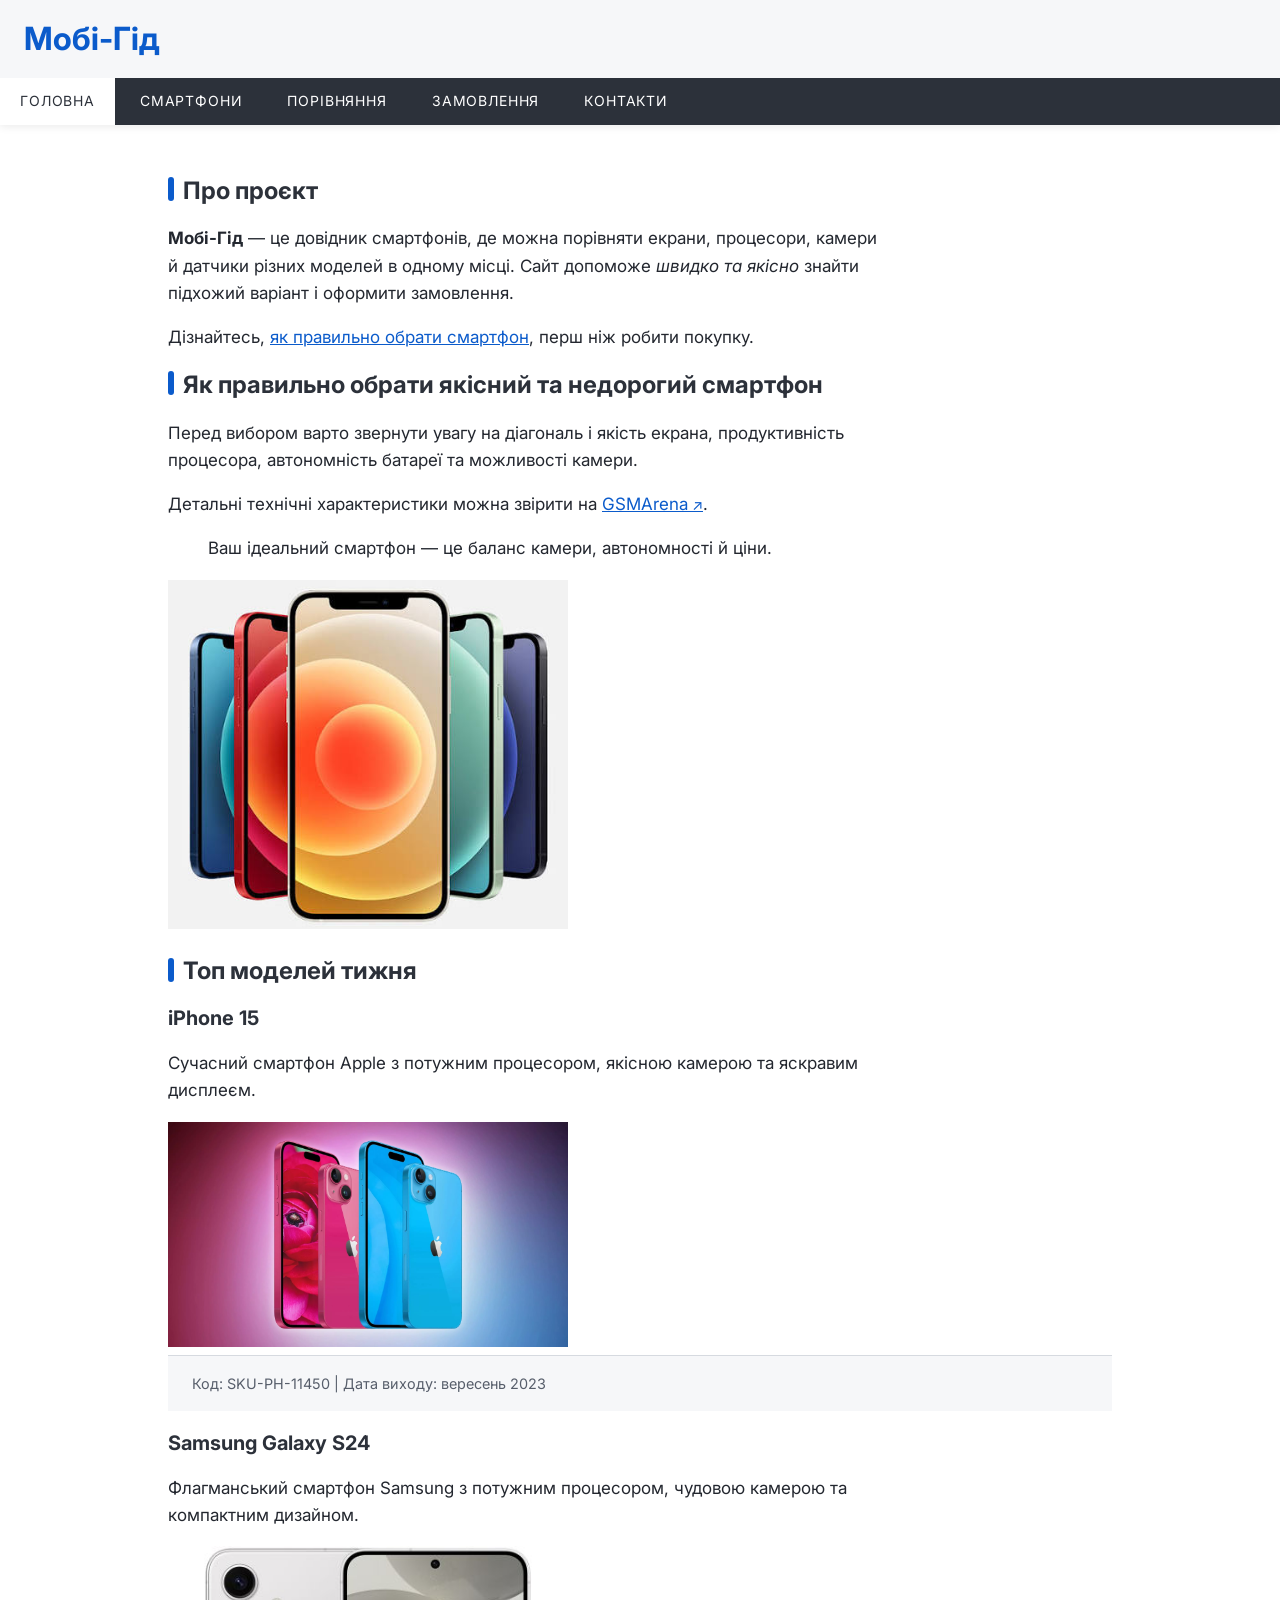
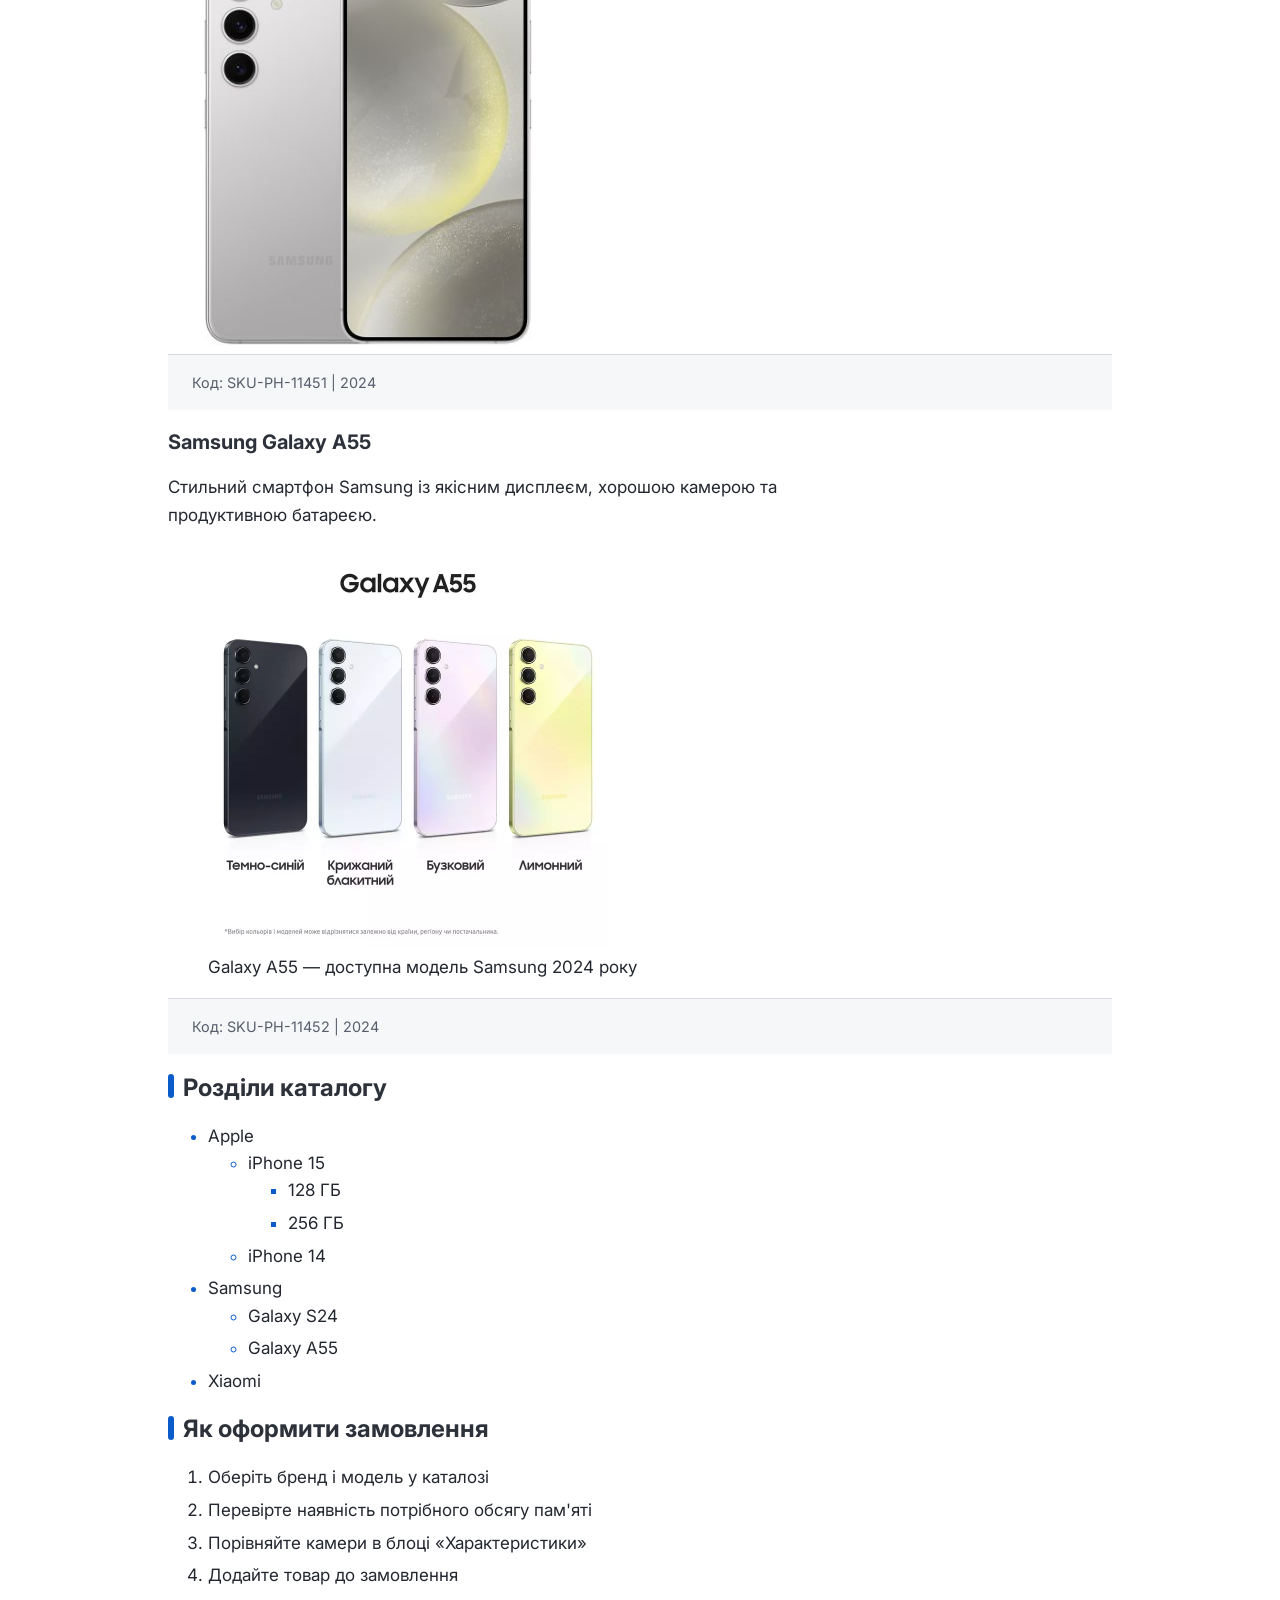
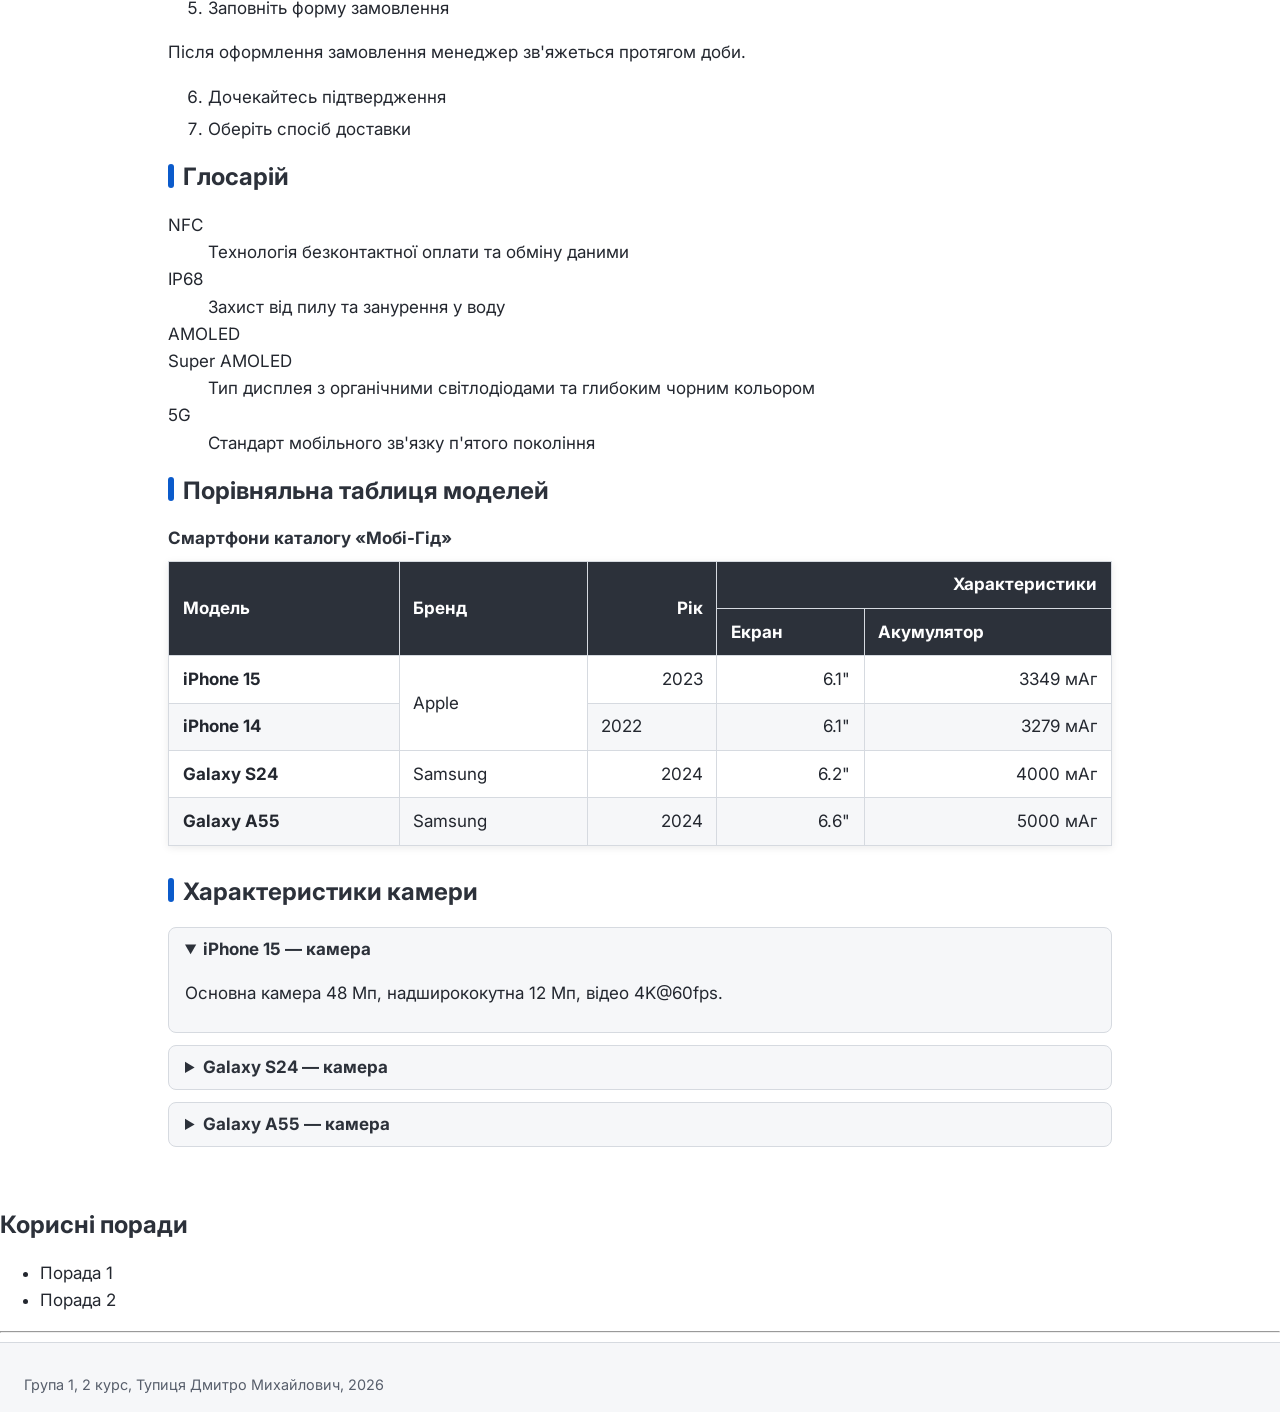
==== index.html @ c3c36b6e "Виправлено index.html: об'єднано два документи в один" ====
<!DOCTYPE html>
<html lang="uk">

<head>
    <meta charset="UTF-8">
    <meta name="viewport" content="width=device-width, initial-scale=1.0">
    <title>Мобі-Гід — довідник смартфонів</title>
    <link rel="stylesheet" href="css/styles.css">
</head>

<body>

    <!-- Шапка сторінки -->
    <header class="site-header" id="promo">
        <h1>Мобі-Гід</h1>
        <nav aria-label="Головне меню">
            <ul>
                <li><a class="current" href="index.html">Головна</a></li>
                <li><a href="catalog.html">Смартфони</a></li>
                <li><a href="#">Порівняння</a></li>
                <li><a href="#">Замовлення</a></li>
                <li><a href="#">Контакти</a></li>
            </ul>
        </nav>
    </header>

    <!-- Основний вміст -->
    <main>
        <section>
            <h2 id="about">Про проєкт</h2>
            <p><strong>Мобі-Гід</strong> — це довідник смартфонів, де можна порівняти екрани, процесори, камери й датчики
                різних моделей в одному місці. Сайт допоможе <em>швидко та якісно</em> знайти підхожий варіант і
                оформити замовлення.
            </p>
            <p>Дізнайтесь, <a href="#how-to-choose">як правильно обрати смартфон</a>, перш ніж робити покупку.</p>
        </section>

        <section>
            <h2 id="how-to-choose">Як правильно обрати якісний та недорогий смартфон</h2>
            <p>Перед вибором варто звернути увагу на діагональ і якість екрана, продуктивність процесора, автономність
                батареї та можливості камери.</p>
            <p>Детальні технічні характеристики можна звірити на <a href="https://www.gsmarena.com" target="_blank"
                    rel="noopener noreferrer">GSMArena</a>.</p>

            <blockquote>Ваш ідеальний смартфон — це баланс камери, автономності й ціни.</blockquote>

            <img src="images/images.jpeg" alt="Смартфон з екраном на весь фронт" width="400" height="300">
        </section>

        <section>
            <h2>Топ моделей тижня</h2>
            <article>
                <h3>iPhone 15</h3>
                <p>Сучасний смартфон Apple з потужним процесором, якісною камерою та яскравим дисплеєм.</p>
                <img src="images/iPhone-15.jpg" alt="Смартфон iPhone 15 синього кольору" width="400" height="300">
                <footer>Код: SKU-PH-11450 | Дата виходу: <time datetime="2023-09-22">вересень 2023</time></footer>
            </article>
            <article>
                <h3>Samsung Galaxy S24</h3>
                <p>Флагманський смартфон Samsung з потужним процесором, чудовою камерою та компактним дизайном.</p>
                <img src="images/galaxy-s24.jpg" alt="Смартфон Samsung Galaxy S24 чорного кольору" width="400"
                    height="300" loading="lazy">
                <footer>Код: SKU-PH-11451 | <time datetime="2024">2024</time></footer>
            </article>
            <article>
                <h3>Samsung Galaxy A55</h3>
                <p>Стильний смартфон Samsung із якісним дисплеєм, хорошою камерою та продуктивною батареєю.</p>
                <figure>
                    <img src="images/galaxy-a55.jpg" alt="Смартфон Samsung Galaxy A55" width="400" height="300"
                        loading="lazy">
                    <figcaption>Galaxy A55 — доступна модель Samsung 2024 року</figcaption>
                </figure>
                <footer>Код: SKU-PH-11452 | <time datetime="2024">2024</time></footer>
            </article>
        </section>

        <section>
            <h2>Розділи каталогу</h2>
            <ul>
                <li>Apple
                    <ul>
                        <li>iPhone 15
                            <ul>
                                <li>128 ГБ</li>
                                <li>256 ГБ</li>
                            </ul>
                        </li>
                        <li>iPhone 14</li>
                    </ul>
                </li>
                <li>Samsung
                    <ul>
                        <li>Galaxy S24</li>
                        <li>Galaxy A55</li>
                    </ul>
                </li>
                <li>Xiaomi</li>
            </ul>
        </section>

        <section>
            <h2>Як оформити замовлення</h2>
            <ol>
                <li>Оберіть бренд і модель у каталозі</li>
                <li>Перевірте наявність потрібного обсягу пам'яті</li>
                <li>Порівняйте камери в блоці «Характеристики»</li>
                <li>Додайте товар до замовлення</li>
                <li>Заповніть форму замовлення</li>
            </ol>
            <p>Після оформлення замовлення менеджер зв'яжеться протягом доби.</p>
            <ol start="6">
                <li>Дочекайтесь підтвердження</li>
                <li>Оберіть спосіб доставки</li>
            </ol>
        </section>

        <section>
            <h2>Глосарій</h2>
            <dl>
                <dt>NFC</dt>
                <dd>Технологія безконтактної оплати та обміну даними</dd>
                <dt>IP68</dt>
                <dd>Захист від пилу та занурення у воду</dd>
                <dt>AMOLED</dt>
                <dt>Super AMOLED</dt>
                <dd>Тип дисплея з органічними світлодіодами та глибоким чорним кольором</dd>
                <dt>5G</dt>
                <dd>Стандарт мобільного зв'язку п'ятого покоління</dd>
            </dl>
        </section>

        <section>
            <h2>Порівняльна таблиця моделей</h2>
            <table>
                <caption>Смартфони каталогу «Мобі-Гід»</caption>
                <thead>
                    <tr>
                        <th rowspan="2" scope="col">Модель</th>
                        <th rowspan="2" scope="col">Бренд</th>
                        <th rowspan="2" scope="col">Рік</th>
                        <th colspan="2" scope="colgroup">Характеристики</th>
                    </tr>
                    <tr>
                        <th scope="col">Екран</th>
                        <th scope="col">Акумулятор</th>
                    </tr>
                </thead>
                <tbody>
                    <tr>
                        <th scope="row">iPhone 15</th>
                        <td rowspan="2">Apple</td>
                        <td>2023</td>
                        <td>6.1"</td>
                        <td>3349 мАг</td>
                    </tr>
                    <tr>
                        <th scope="row">iPhone 14</th>
                        <td>2022</td>
                        <td>6.1"</td>
                        <td>3279 мАг</td>
                    </tr>
                    <tr>
                        <th scope="row">Galaxy S24</th>
                        <td>Samsung</td>
                        <td>2024</td>
                        <td>6.2"</td>
                        <td>4000 мАг</td>
                    </tr>
                    <tr>
                        <th scope="row">Galaxy A55</th>
                        <td>Samsung</td>
                        <td>2024</td>
                        <td>6.6"</td>
                        <td>5000 мАг</td>
                    </tr>
                </tbody>
            </table>
        </section>

        <section>
            <h2>Характеристики камери</h2>
            <details open>
                <summary>iPhone 15 — камера</summary>
                <p>Основна камера 48 Мп, надширококутна 12 Мп, відео 4K@60fps.</p>
            </details>
            <details>
                <summary>Galaxy S24 — камера</summary>
                <p>Основна камера 50 Мп, телефото 10 Мп, надширококутна 12 Мп.</p>
            </details>
            <details>
                <summary>Galaxy A55 — камера</summary>
                <p>Основна камера 50 Мп, макро 5 Мп, відео Full HD@30fps.</p>
            </details>
        </section>
    </main>

    <aside>
        <h2>Корисні поради</h2>
        <ul>
            <li>Порада 1</li>
            <li>Порада 2</li>
        </ul>
    </aside>

    <hr>
    <!-- Підвал -->
    <footer>
        <p>Група 1, 2 курс, Тупиця Дмитро Михайлович, 2026</p>
    </footer>

</body>

</html>
---- css/styles.css ----
/* ==========================================================
   Проєкт: «Мобі-Гід» — довідник смартфонів
   Варіант: 10 (Каталог мобільних телефонів)
   Автор: Тупиця Дмитро
   Дата: 14.10.2026
   ========================================================== */

@import url('https://fonts.googleapis.com/css2?family=Inter:wght@400;700&subset=cyrillic&display=swap');

/* Палітра «мінімалістична»: багато білого, графітовий текст, синій акцент.
   Шрифт Inter (є кирилиця), накреслення 400 і 700 — разом два. */
:root {
  --color-brand: hsl(220 14% 20%);
  --color-accent: hsl(215 90% 42%);
  --color-bg: hsl(0 0% 100%);
  --color-surface: hsl(215 20% 97%);
  --color-text: hsl(220 14% 16%);
  --color-muted: hsl(220 10% 38%);
  --color-on-brand: hsl(0 0% 100%);
  --color-border: hsl(215 14% 86%);
  --color-pill-bg: hsl(215 80% 95%);
  --color-valid: hsl(145 55% 32%);
  --color-valid-bg: hsl(145 45% 95%);
  --color-invalid: hsl(0 65% 42%);
  --color-invalid-bg: hsl(0 80% 96%);

  --font-body: "Inter", system-ui, "Segoe UI", Arial, sans-serif;
  --font-heading: "Inter", system-ui, "Segoe UI", Arial, sans-serif;
  --radius: 0.5rem;
  --radius-pill: 999px;
  --space: 1rem;
  --shadow: 0 2px 8px rgb(0 0 0 / 8%);
  --max-text: 65ch;
  --max-page: 62rem;
  --card-width: 16rem;
  --color-banner-from: hsl(215 90% 42%);
  --color-banner-to: hsl(220 14% 20%);
}

/* ---------- Базові стилі та типографіка ---------- */
*, *::before, *::after { box-sizing: border-box; }

body {
  margin: 0;
  font-family: var(--font-body);
  font-size: 1.0625rem;
  line-height: 1.6;
  color: var(--color-text);
  background: var(--color-bg);
}

h1, h2, h3 {
  font-family: var(--font-heading);
  line-height: 1.2;
  font-weight: 700;
  color: var(--color-brand);
}
h1 { font-size: 2rem; }
h2 { font-size: 1.5rem; }
h3 { font-size: 1.25rem; }

p { max-width: var(--max-text); }
img { max-width: 100%; height: auto; }

/* ---------- Шапка, основний блок, футер ---------- */
header { background: var(--color-surface); }
header h1 { margin: 0; padding: 1.25rem 1.5rem; }

main {
  max-width: var(--max-page);
  margin: 0 auto;
  padding: calc(var(--space) * 2) 1.5rem;
}

footer {
  background: var(--color-surface);
  border-top: 1px solid var(--color-border);
  color: var(--color-muted);
  padding: var(--space) 1.5rem;
  font-size: 0.9rem;
}

/* ---------- Стани посилань у порядку LVHFA ---------- */
/* Порядок LVHFA критичний: правила мають однакову специфічність, тому
   перемагає пізніше; якщо поставити :hover перед :link, то :link, що
   збігається з усіма посиланнями, перекриє :hover і ефект зникне. */
a:link { color: var(--color-accent); }
a:visited { color: var(--color-brand); }
a:hover { color: var(--color-brand); text-decoration-thickness: 2px; }
a:focus-visible { outline: 3px solid var(--color-accent); outline-offset: 2px; }
a:active { color: var(--color-muted); }

/* ---------- Горизонтальне меню: список <ul> лишається списком ---------- */
nav { background: var(--color-brand); }
nav ul { list-style: none; margin: 0; padding-left: 0; }
nav li { display: inline-block; }

/* letter-spacing задано тільки тут — де текст у верхньому регістрі */
nav a {
  display: inline-block;
  padding: 0.75rem 1.25rem;
  text-transform: uppercase;
  letter-spacing: 0.06em;
  font-size: 0.875rem;
}
nav a:link, nav a:visited { color: var(--color-on-brand); text-decoration: none; }
nav a:hover { background: var(--color-accent); color: var(--color-on-brand); }
nav a:focus-visible { outline-color: var(--color-on-brand); }
/* Поточна сторінка: стоїть після :hover, щоб виграти за порядком */
nav a.current { background: var(--color-bg); color: var(--color-brand); }

/* ---------- Обов'язковий набір селекторів ---------- */
/* [Псевдоклас :first-child + комбінатор «дитина» >]
   Перший дочірній елемент <main> — без верхнього відступу. */
main > :first-child { margin-top: 0; }

/* [Псевдоклас :last-child]
   Останній абзац футера — без нижнього відступу. */
footer p:last-child { margin-bottom: 0; }

/* [Псевдоклас :not() + :last-child + комбінатор «нащадок» (пробіл)]
   Усі пункти списків усередині <main>, крім останнього, отримують відступ. */
main li:not(:last-child) { margin-bottom: 0.35rem; }

/* [Комбінатор сусіда +]
   Абзац, що йде одразу після <h2>, — без верхнього відступу. */
h2 + p { margin-top: 0; }

/* [Атрибутний селектор + псевдоелемент ::after]
   Зовнішні посилання (href починається з http) отримують стрілку ↗. */
a[href^="http"]::after { content: " \2197"; font-size: 0.85em; }

/* [Псевдоелемент ::before] Декоративна синя смужка перед заголовками h2. */
main h2::before {
  content: "";
  display: inline-block;
  width: 0.35rem;
  height: 1em;
  margin-right: 0.6rem;
  background: var(--color-accent);
  border-radius: var(--radius-pill);
  vertical-align: -0.1em;
}

/* [Псевдоелемент ::marker] Маркери списків у <main> — акцентного кольору. */
main ul li::marker { color: var(--color-accent); }

/* ---------- details / summary ---------- */
details {
  background: var(--color-surface);
  border: 1px solid var(--color-border);
  border-radius: var(--radius);
  padding: 0.5rem 1rem;
  margin-bottom: 0.75rem;
}
summary { cursor: pointer; font-weight: 700; color: var(--color-brand); }

/* ---------- «Пігулки» функцій (5G, NFC, IP68) ---------- */
.pill {
  display: inline-block;
  padding: 0.15rem 0.7rem;
  border: 1px solid var(--color-accent);
  border-radius: var(--radius-pill);
  background: var(--color-pill-bg);
  color: var(--color-accent);
  font-size: 0.8125rem;
  font-weight: 700;
  line-height: 1.4;
}
/* [Комбінатор сусіда +] Друга й наступні «пігулки» поспіль — із відступом зліва. */
.pill + .pill { margin-left: 0.35rem; }

/* ---------- Таблиця каталогу (LR2) ---------- */
table {
  width: 100%;
  border-collapse: collapse;
  margin: var(--space) 0 calc(var(--space) * 2);
  /* Запасне значення: якщо змінну --shadow не оголошено (або видалено з :root),
     браузер візьме друге значення після коми; без нього тінь просто зникла б. */
  box-shadow: var(--shadow, 0 2px 8px rgb(0 0 0 / 10%));
}

caption {
  caption-side: top;
  text-align: left;
  font-weight: 700;
  color: var(--color-brand);
  padding-bottom: 0.5rem;
}

th, td {
  border: 1px solid var(--color-border);
  padding: 0.6rem 0.85rem;
  text-align: left;
}

thead th { background: var(--color-brand); color: var(--color-on-brand); }

/* Числові колонки (3–5: рік, екран, акумулятор) — праворуч */
th:nth-child(n+3), td:nth-child(n+3) { text-align: right; }

/* Зебра. Формула an+b: even дорівнює 2n, тобто n = 0, 1, 2, 3…
   дає 0, 2, 4, 6… — обираються 2-й, 4-й, 6-й рядки тіла таблиці
   (кожен другий, починаючи з другого). Варіант odd (2n+1) обрав би 1-й, 3-й, 5-й. */
tbody tr:nth-child(even) { background: var(--color-surface); }

/* Підсвітка під курсором: стоїть після зебри, бо специфічність однакова */
tbody tr:hover { background: var(--color-pill-bg); }

/* ---------- Форма замовлення (LR3) ---------- */
form fieldset {
  border: 1px solid var(--color-border);
  border-radius: var(--radius);
  margin: 0 0 var(--space);
  padding: var(--space) calc(var(--space) * 1.5);
}
legend { font-weight: 700; color: var(--color-brand); padding: 0 0.5rem; }

label { display: inline-block; margin: 0.75rem 0 0.25rem; }

/* Поля однакової ширини (крім радіо, чекбоксів і кнопок) */
form input:not([type="radio"], [type="checkbox"], [type="submit"], [type="reset"]),
form select,
form textarea {
  display: block;
  width: 100%;
  max-width: 28rem;
  padding: 0.55rem 0.75rem;
  font: inherit;
  color: var(--color-text);
  background: var(--color-bg);
  border: 1px solid var(--color-muted);
  border-radius: var(--radius);
}

input[type="radio"], input[type="checkbox"] { accent-color: var(--color-accent); }

/* Стани полів. Чому :focus:invalid, а не просто :invalid: порожні обов'язкові
   поля є :invalid одразу після завантаження, тож без :focus уся сторінка
   стала б червоною до того, як користувач щось ввів. З :focus підсвічується
   лише те поле, у якому зараз друкують. */
input:focus:invalid, select:focus:invalid, textarea:focus:invalid {
  border-color: var(--color-invalid);
  background: var(--color-invalid-bg);
  outline: 2px solid var(--color-invalid);
}
input:focus:valid, select:focus:valid, textarea:focus:valid {
  border-color: var(--color-valid);
  background: var(--color-valid-bg);
  outline: 2px solid var(--color-valid);
}

/* [Псевдоклас :checked] Позначені радіо й чекбокси отримують обведення. */
input[type="radio"]:checked, input[type="checkbox"]:checked {
  outline: 2px solid var(--color-accent);
  outline-offset: 2px;
}

/* [Псевдоклас :disabled] Вимкнені поля виглядають приглушено. */
input:disabled, select:disabled, textarea:disabled {
  background: var(--color-surface);
  color: var(--color-muted);
  cursor: not-allowed;
}

/* Позначка обов'язкових полів псевдоелементом ::after: зірочка після підпису.
   Перший селектор — поле одразу після label, другий — поле всередині label. */
label:has(+ :required)::after,
label:has(:required)::after {
  content: " *";
  color: var(--color-invalid);
}

/* Кнопки різняться атрибутним селектором за type, без доданих класів */
button, input[type="submit"], input[type="reset"] {
  padding: 0.6rem 1.4rem;
  font: inherit;
  font-weight: 700;
  border-radius: var(--radius);
  cursor: pointer;
  margin-right: 0.5rem;
}
button[type="submit"], input[type="submit"] {
  background: var(--color-accent);
  color: var(--color-on-brand);
  border: 1px solid var(--color-accent);
}
button[type="submit"]:hover, input[type="submit"]:hover {
  background: var(--color-brand);
  border-color: var(--color-brand);
}
button[type="reset"], input[type="reset"] {
  background: var(--color-bg);
  color: var(--color-brand);
  border: 1px solid var(--color-muted);
}

/* --- Демонстрація специфічності ---
   Елемент: заголовок h1 у шапці (<header class="site-header" id="promo">).
   Претенденти на колір заголовка:
   h1                → (0,0,1)
   .site-header h1   → (0,1,1)
   #promo h1         → (1,0,1)  ← перемагає
   Трійки (a,b,c) порівнюємо зліва направо, як номер версії:
   a — кількість id, b — класів/атрибутів/псевдокласів, c — елементів.
   У #promo h1 одиниця в першій колонці, тому решта вже не має значення.
   Скільки б класів я не додав, вони не наздоженуть один id —
   саме тому id для стилів не використовують.
*/
/* h1 { color: var(--color-text); } */
/* .site-header h1 { color: var(--color-muted); } */
#promo h1 { color: var(--color-accent); }

/* Inline-стиль: <h1 style="color: var(--color-muted)">
   Він має специфічність (1,0,0,0) — вищу за будь-який селектор у цьому файлі,
   тому переміг би всі три правила. Це поганий спосіб виграти: стиль змішується
   з розміткою, його не можна перевизначити зі styles.css інакше, ніж зробивши ще специфічніший селектор
   і не можна перевикористати на інших елементах. */

/* ---------- ЛР5: банер із градієнтом ---------- */
/* position: relative робить банер точкою відліку для абсолютного ::after;
   overflow: hidden обрізає частину кола, що виступає за межі банера. */
.banner {
  position: relative;
  overflow: hidden;
  margin-bottom: 2rem;
  padding: 2.5rem 2rem;
  border-radius: var(--radius);
  background: linear-gradient(135deg, var(--color-banner-from), var(--color-banner-to));
  color: var(--color-on-brand);
}
.banner h2 { margin-top: 0; color: var(--color-on-brand); }
.banner h2::before { display: none; }
.banner::after {
  content: "";
  position: absolute;
  top: -3rem;
  right: -3rem;
  width: 12rem;
  height: 12rem;
  border: 2rem solid var(--color-on-brand);
  border-radius: 50%;
  opacity: 0.12;
}

/* ---------- ЛР5: картки смартфонів ---------- */
.cards {
  display: flex;
  flex-wrap: wrap;
  gap: 1.5rem;
  margin: var(--space) 0 calc(var(--space) * 2);
}

/* position: relative — бейдж відраховується від кутів картки;
   overflow: hidden — фото обрізається по заокруглених кутах. */
.card {
  position: relative;
  overflow: hidden;
  width: var(--card-width);
  background: var(--color-bg);
  border: 1px solid var(--color-border);
  border-radius: var(--radius);
  box-shadow: var(--shadow, 0 2px 8px rgb(0 0 0 / 10%));
}

/* Вертикальні пропорції 3:4; object-fit: cover заповнює область без спотворень */
.card img {
  display: block;
  width: 100%;
  aspect-ratio: 3 / 4;
  object-fit: cover;
  object-position: center top;
}

.card-body { padding: var(--space); }
.card p { margin: 0 0 0.25rem; }
.card-brand { color: var(--color-muted); }
.card-sku { font-size: 0.875rem; color: var(--color-muted); }

/* Довга назва моделі обрізається трьома крапками */
.card h3 {
  margin: 0 0 0.25rem;
  font-size: 1.1rem;
  white-space: nowrap;
  overflow: hidden;
  text-overflow: ellipsis;
}

/* Бейдж «Новинка» у правому верхньому куті картки */
.badge {
  position: absolute;
  top: 0.75rem;
  right: 0.75rem;
  z-index: 1;
  padding: 0.2rem 0.65rem;
  border-radius: var(--radius-pill);
  background: var(--color-accent);
  color: var(--color-on-brand);
  font-size: 0.8125rem;
  font-weight: 700;
}

/* ---------- ЛР5: липка шапка ---------- */
/* sticky + top: 0 — шапка разом із меню лишається вгорі під час прокручування;
   z-index: 100 тримає її над картками та бейджами. */
.site-header {
  position: sticky;
  top: 0;
  z-index: 100;
  box-shadow: var(--shadow, 0 2px 8px rgb(0 0 0 / 10%));
}

/* ---------- ЛР5: схлопування відступів ---------- */
.box {
  padding: 1rem;
  background: var(--color-pill-bg);
  border: 1px solid var(--color-border);
}
.box-a { margin-bottom: 2rem; }
.box-b { margin-top: 1rem; }
/* Звичайний потік: відстань між A і B = 2rem (більший із відступів).
   Flex-контейнер: відступи не схлопуються, відстань = 2rem + 1rem = 3rem. */
.stack-flex { display: flex; flex-direction: column; }
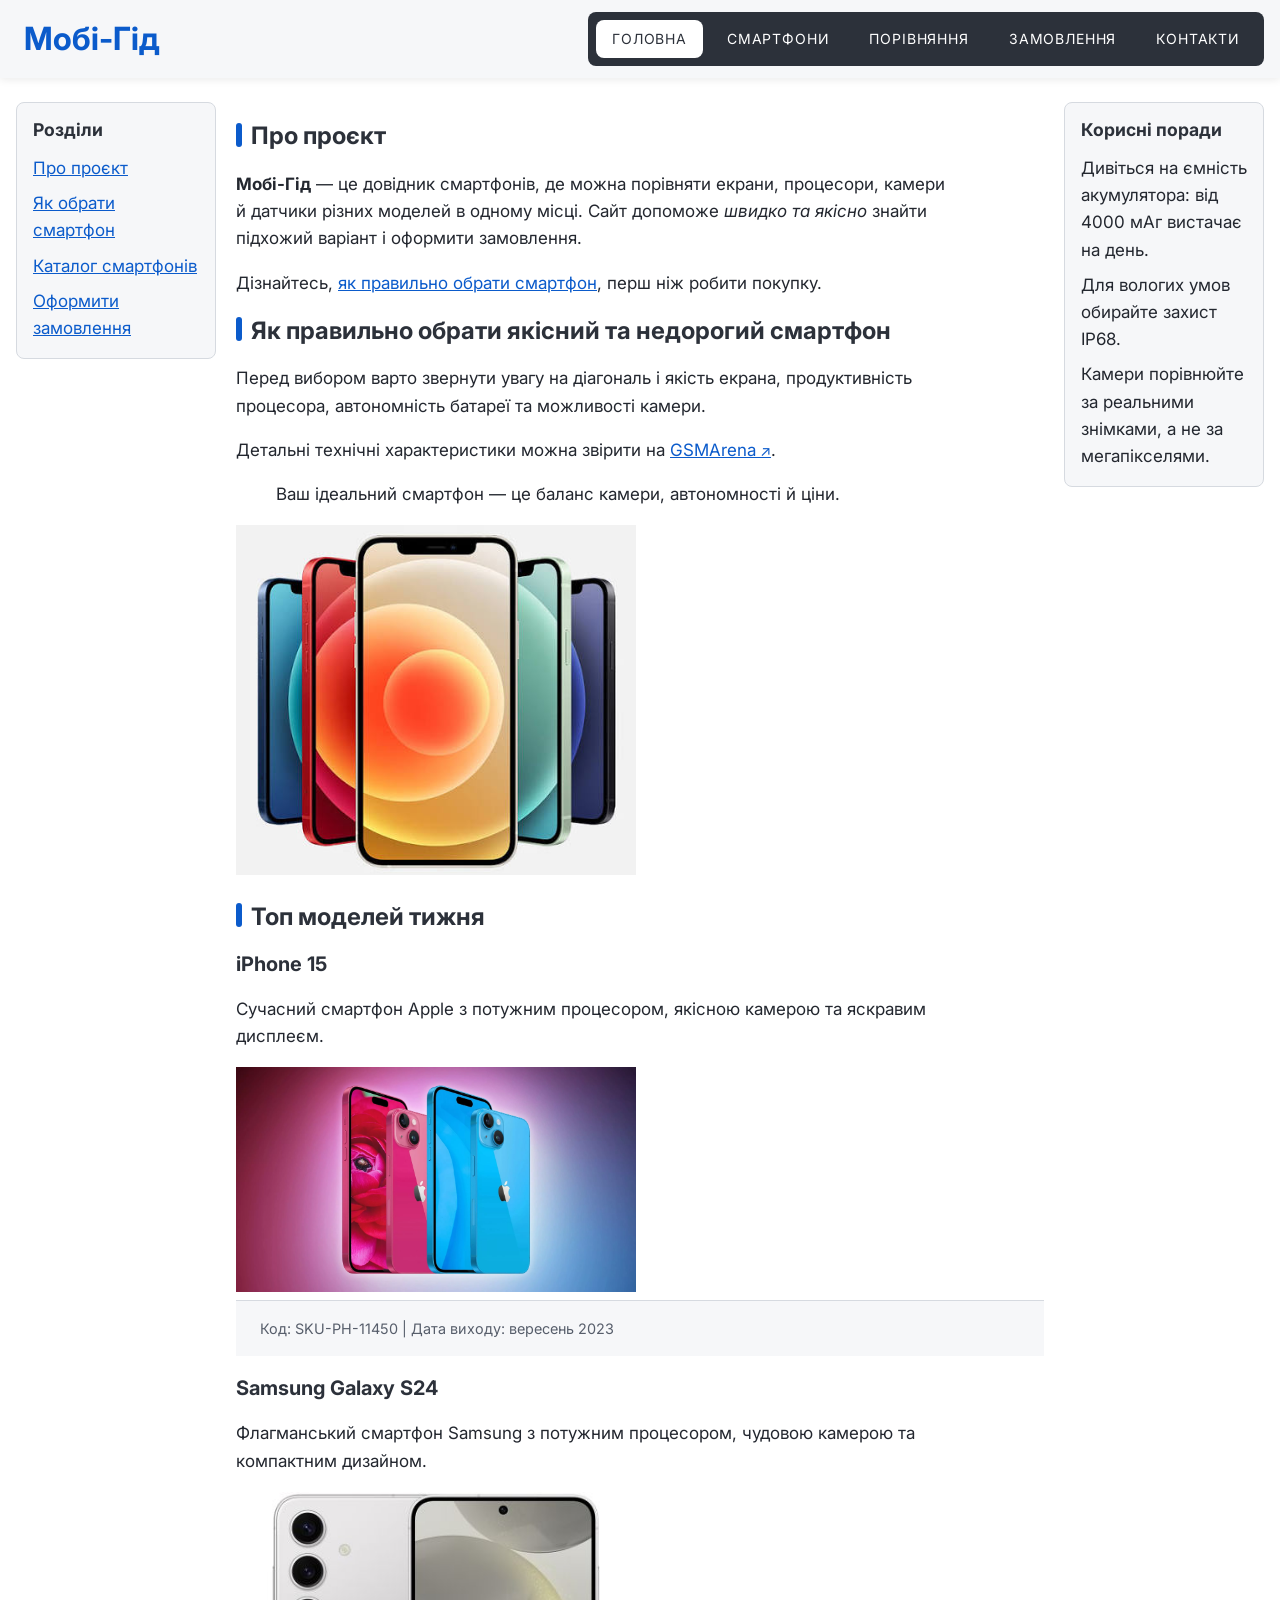
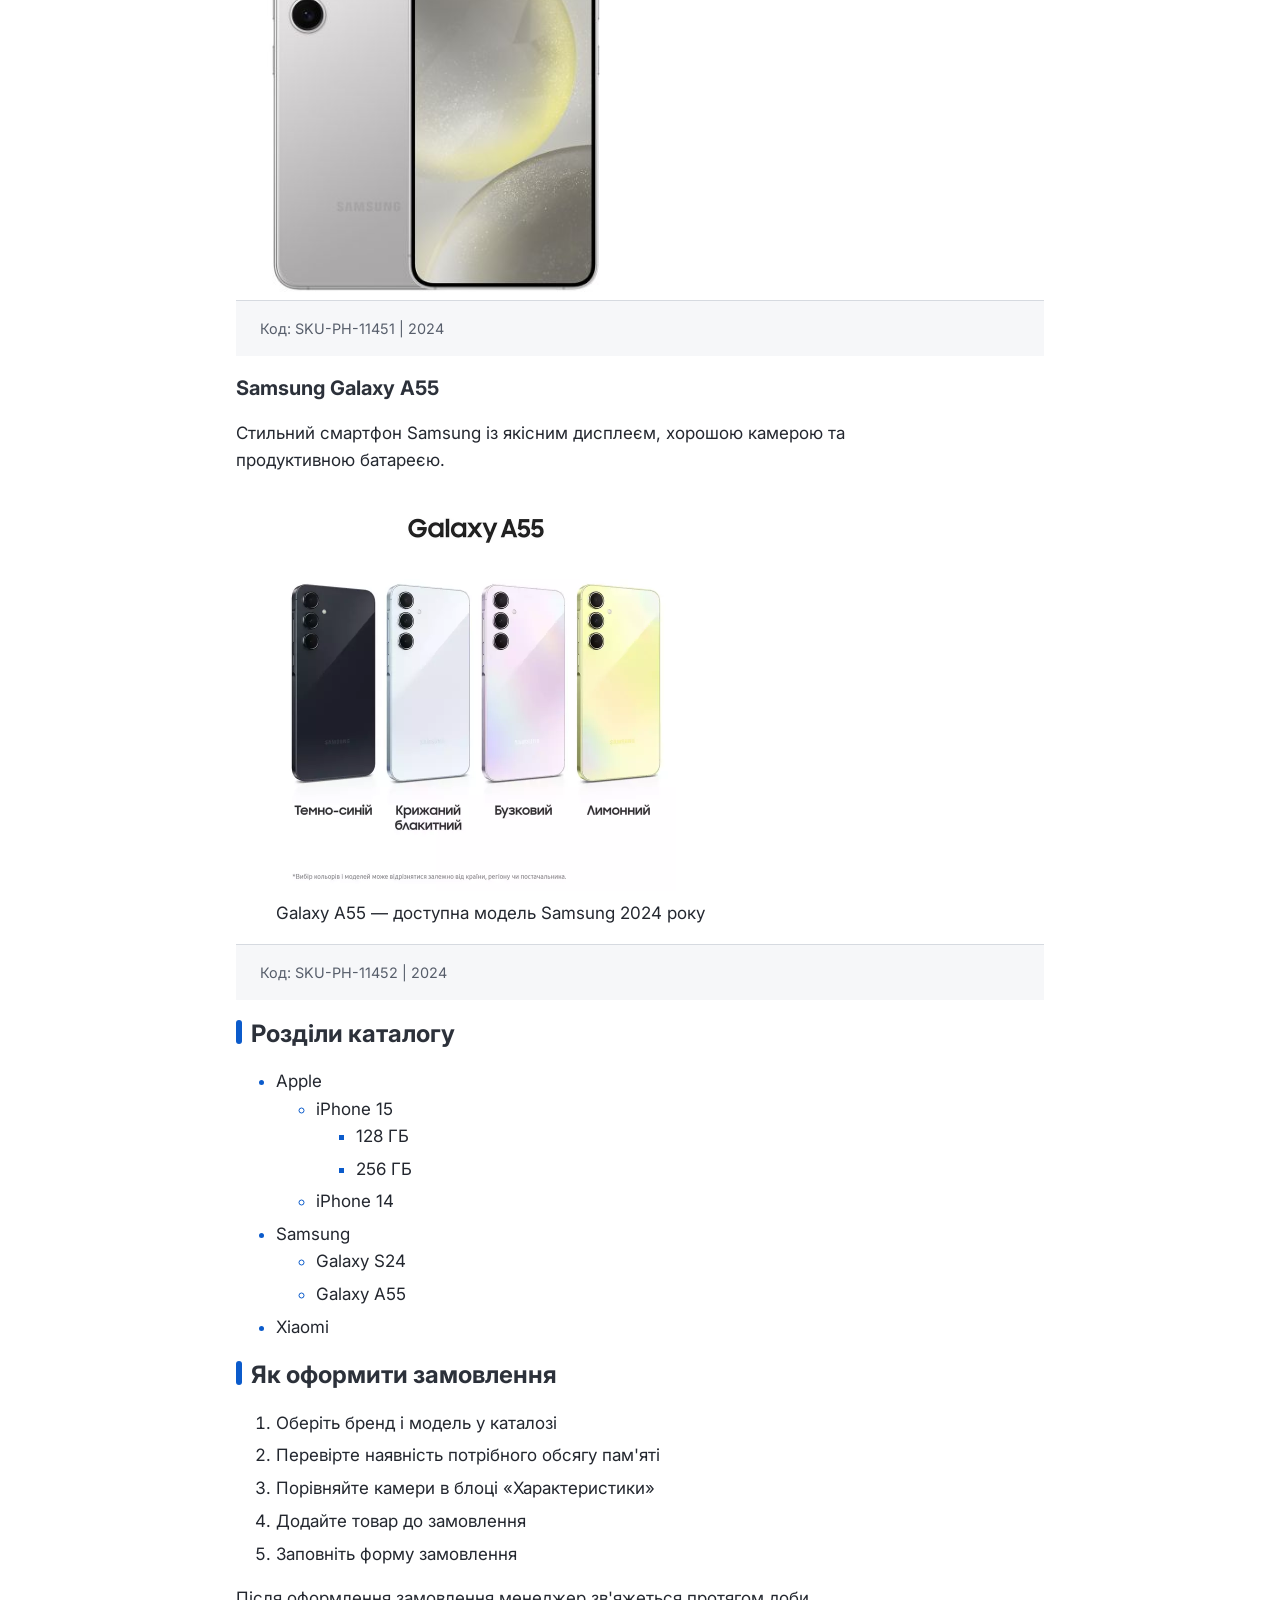
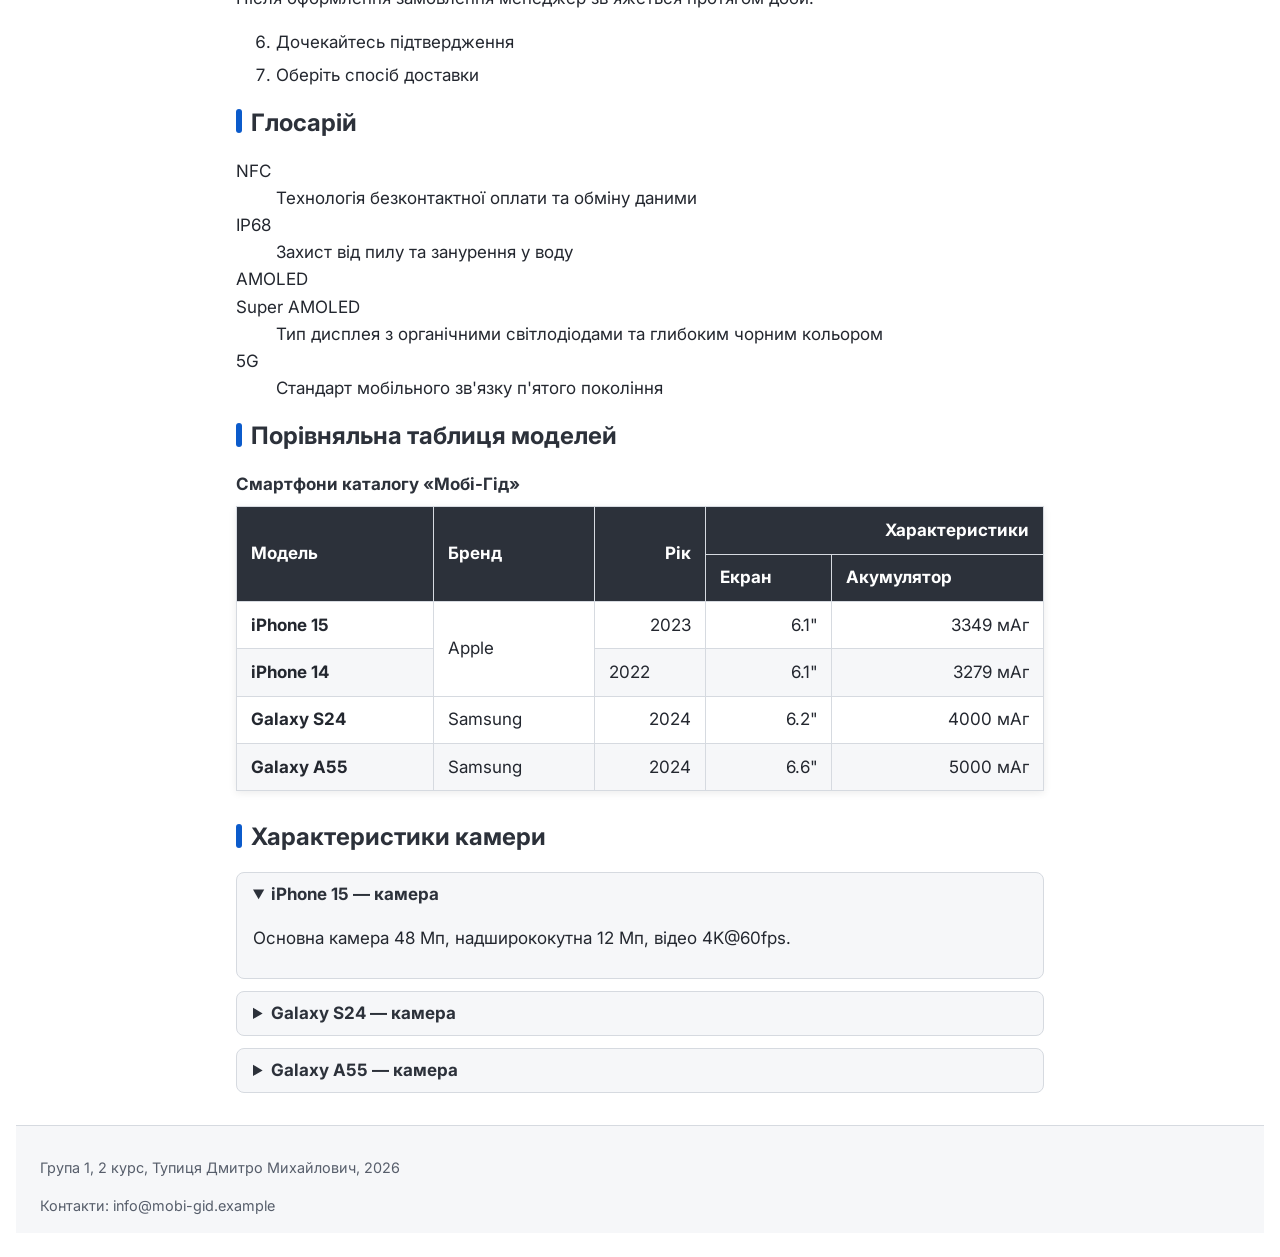
==== commit 1c5ecd95: "Додано макет сторінки через grid-template-areas на catalog і index" ====
--- a/index.html
+++ b/index.html
@@ -25,7 +25,17 @@
     </header>
 
     <!-- Основний вміст -->
-    <main>
+    <div class="layout">
+<nav class="layout__nav" aria-label="Розділи сторінки">
+  <h2>Розділи</h2>
+  <ul>
+    <li><a href="#about">Про проєкт</a></li>
+    <li><a href="#how-to-choose">Як обрати смартфон</a></li>
+    <li><a href="catalog.html">Каталог смартфонів</a></li>
+    <li><a href="form.html">Оформити замовлення</a></li>
+  </ul>
+</nav>
+<main class="layout__main">
         <section>
             <h2 id="about">Про проєкт</h2>
             <p><strong>Мобі-Гід</strong> — це довідник смартфонів, де можна порівняти екрани, процесори, камери й датчики
@@ -193,20 +203,19 @@
             </details>
         </section>
     </main>
-
-    <aside>
-        <h2>Корисні поради</h2>
-        <ul>
-            <li>Порада 1</li>
-            <li>Порада 2</li>
-        </ul>
-    </aside>
-
-    <hr>
-    <!-- Підвал -->
-    <footer>
+<aside class="layout__aside">
+  <h2>Корисні поради</h2>
+  <ul>
+    <li>Дивіться на ємність акумулятора: від 4000 мАг вистачає на день.</li>
+    <li>Для вологих умов обирайте захист IP68.</li>
+    <li>Камери порівнюйте за реальними знімками, а не за мегапікселями.</li>
+  </ul>
+</aside>
+<footer class="layout__footer">
         <p>Група 1, 2 курс, Тупиця Дмитро Михайлович, 2026</p>
-    </footer>
+      <p>Контакти: info@mobi-gid.example</p>
+</footer>
+</div>
 
 </body>
 
--- a/css/styles.css
+++ b/css/styles.css
@@ -32,6 +32,11 @@
   --shadow: 0 2px 8px rgb(0 0 0 / 8%);
   --max-text: 65ch;
   --max-page: 62rem;
+  --gap: 1.25rem;
+  --min-col: 220px;
+  --sidebar: 200px;
+  --space-sm: 0.5rem;
+  --space-lg: 1.5rem;
   --card-width: 16rem;
   --color-banner-from: hsl(215 90% 42%);
   --color-banner-to: hsl(220 14% 20%);
@@ -90,24 +95,6 @@
 a:focus-visible { outline: 3px solid var(--color-accent); outline-offset: 2px; }
 a:active { color: var(--color-muted); }
 
-/* ---------- Горизонтальне меню: список <ul> лишається списком ---------- */
-nav { background: var(--color-brand); }
-nav ul { list-style: none; margin: 0; padding-left: 0; }
-nav li { display: inline-block; }
-
-/* letter-spacing задано тільки тут — де текст у верхньому регістрі */
-nav a {
-  display: inline-block;
-  padding: 0.75rem 1.25rem;
-  text-transform: uppercase;
-  letter-spacing: 0.06em;
-  font-size: 0.875rem;
-}
-nav a:link, nav a:visited { color: var(--color-on-brand); text-decoration: none; }
-nav a:hover { background: var(--color-accent); color: var(--color-on-brand); }
-nav a:focus-visible { outline-color: var(--color-on-brand); }
-/* Поточна сторінка: стоїть після :hover, щоб виграти за порядком */
-nav a.current { background: var(--color-bg); color: var(--color-brand); }
 
 /* ---------- Обов'язковий набір селекторів ---------- */
 /* [Псевдоклас :first-child + комбінатор «дитина» >]
@@ -133,7 +120,7 @@
 /* [Псевдоелемент ::before] Декоративна синя смужка перед заголовками h2. */
 main h2::before {
   content: "";
-  display: inline-block;
+  display: inline-flex;
   width: 0.35rem;
   height: 1em;
   margin-right: 0.6rem;
@@ -157,7 +144,7 @@
 
 /* ---------- «Пігулки» функцій (5G, NFC, IP68) ---------- */
 .pill {
-  display: inline-block;
+  display: inline-flex;
   padding: 0.15rem 0.7rem;
   border: 1px solid var(--color-accent);
   border-radius: var(--radius-pill);
@@ -216,7 +203,7 @@
 }
 legend { font-weight: 700; color: var(--color-brand); padding: 0 0.5rem; }
 
-label { display: inline-block; margin: 0.75rem 0 0.25rem; }
+label { display: inline-flex; margin: 0.75rem 0 0.25rem; }
 
 /* Поля однакової ширини (крім радіо, чекбоксів і кнопок) */
 form input:not([type="radio"], [type="checkbox"], [type="submit"], [type="reset"]),
@@ -345,9 +332,9 @@
 
 /* ---------- ЛР5: картки смартфонів ---------- */
 .cards {
-  display: flex;
-  flex-wrap: wrap;
-  gap: 1.5rem;
+  display: grid;
+  grid-template-columns: repeat(auto-fit, minmax(var(--min-col), 1fr));
+  gap: var(--gap);
   margin: var(--space) 0 calc(var(--space) * 2);
 }
 
@@ -356,7 +343,8 @@
 .card {
   position: relative;
   overflow: hidden;
-  width: var(--card-width);
+  display: flex;
+  flex-direction: column;
   background: var(--color-bg);
   border: 1px solid var(--color-border);
   border-radius: var(--radius);
@@ -421,3 +409,121 @@
 /* Звичайний потік: відстань між A і B = 2rem (більший із відступів).
    Flex-контейнер: відступи не схлопуються, відстань = 2rem + 1rem = 3rem. */
 .stack-flex { display: flex; flex-direction: column; }
+
+/* ---------- LR6: нутрощі картки на Flexbox ---------- */
+/* margin-top: auto віддає блоку весь вільний простір над ним: так само, як
+   margin: 0 auto віддає весь вільний простір бічним відступам і центрує блок,
+   тут увесь залишок висоти картки опиняється зверху, а рядок дій — унизу. */
+.card__actions {
+  display: flex;
+  gap: var(--space-sm);
+  margin-top: auto;
+  padding: 0 var(--space) var(--space);
+}
+.card__action,
+.card__actions button {
+  flex: 1;
+  margin: 0;
+  padding: var(--space-sm) var(--space);
+  border: 1px solid var(--color-accent);
+  border-radius: var(--radius);
+  font-weight: 700;
+  text-align: center;
+}
+.card__action:link,
+.card__action:visited {
+  background: var(--color-accent);
+  color: var(--color-on-brand);
+  text-decoration: none;
+}
+.card__action:hover { background: var(--color-brand); color: var(--color-on-brand); }
+.card__actions button {
+  background: var(--color-bg);
+  color: var(--color-brand);
+  border-color: var(--color-muted);
+}
+
+/* ---------- LR6: шапка й меню на Flexbox ---------- */
+/* Назва сайту ліворуч, меню праворуч: їх розсуває justify-content: space-between */
+.site-header {
+  display: flex;
+  flex-wrap: wrap;
+  align-items: center;
+  justify-content: space-between;
+  gap: var(--gap);
+}
+.site-header nav {
+  margin-right: var(--space);
+  background: var(--color-brand);
+  border-radius: var(--radius);
+}
+.site-header nav ul {
+  display: flex;
+  gap: var(--space-sm);
+  margin: 0;
+  padding: var(--space-sm);
+  list-style: none;
+}
+/* letter-spacing задано тільки тут — де текст у верхньому регістрі */
+.site-header nav a {
+  display: block;
+  padding: var(--space-sm) var(--space);
+  border-radius: var(--radius);
+  text-transform: uppercase;
+  letter-spacing: 0.06em;
+  font-size: 0.875rem;
+}
+.site-header nav a:link,
+.site-header nav a:visited { color: var(--color-on-brand); text-decoration: none; }
+.site-header nav a:hover { background: var(--color-accent); color: var(--color-on-brand); }
+.site-header nav a:focus-visible { outline-color: var(--color-on-brand); }
+/* Поточна сторінка: стоїть після :hover, щоб виграти за порядком */
+.site-header nav a.current { background: var(--color-bg); color: var(--color-brand); }
+
+/* ---------- LR6: макет сторінки через grid-template-areas ---------- */
+.layout {
+  display: grid;
+  grid-template-columns: var(--sidebar) 1fr var(--sidebar);
+  grid-template-areas:
+    "nav  main side"
+    "foot foot foot";
+  gap: var(--gap);
+  width: min(100%, 1500px);
+  margin: 0 auto;
+  padding: var(--space-lg) var(--space);
+}
+.layout__nav    { grid-area: nav; }
+.layout__main   { grid-area: main; }
+.layout__aside  { grid-area: side; }
+.layout__footer { grid-area: foot; }
+
+/* Дозволяє колонці 1fr стискатися, коли всередині широкий вміст (таблиця) */
+.layout > * { min-width: 0; }
+
+/* Глобальні відступи main із LR4–LR5 у макеті не потрібні: ними керує сітка */
+.layout__main { max-width: none; margin: 0; padding: 0; }
+
+.layout__nav,
+.layout__aside {
+  align-self: start;
+  padding: var(--space);
+  background: var(--color-surface);
+  border: 1px solid var(--color-border);
+  border-radius: var(--radius);
+}
+.layout__nav h2,
+.layout__aside h2 { margin-top: 0; font-size: 1.1rem; }
+.layout__nav ul,
+.layout__aside ul {
+  display: flex;
+  flex-direction: column;
+  gap: var(--space-sm);
+  margin: 0;
+  padding: 0;
+  list-style: none;
+}
+.layout__aside label {
+  align-items: center;
+  gap: var(--space-sm);
+  margin: 0;
+}
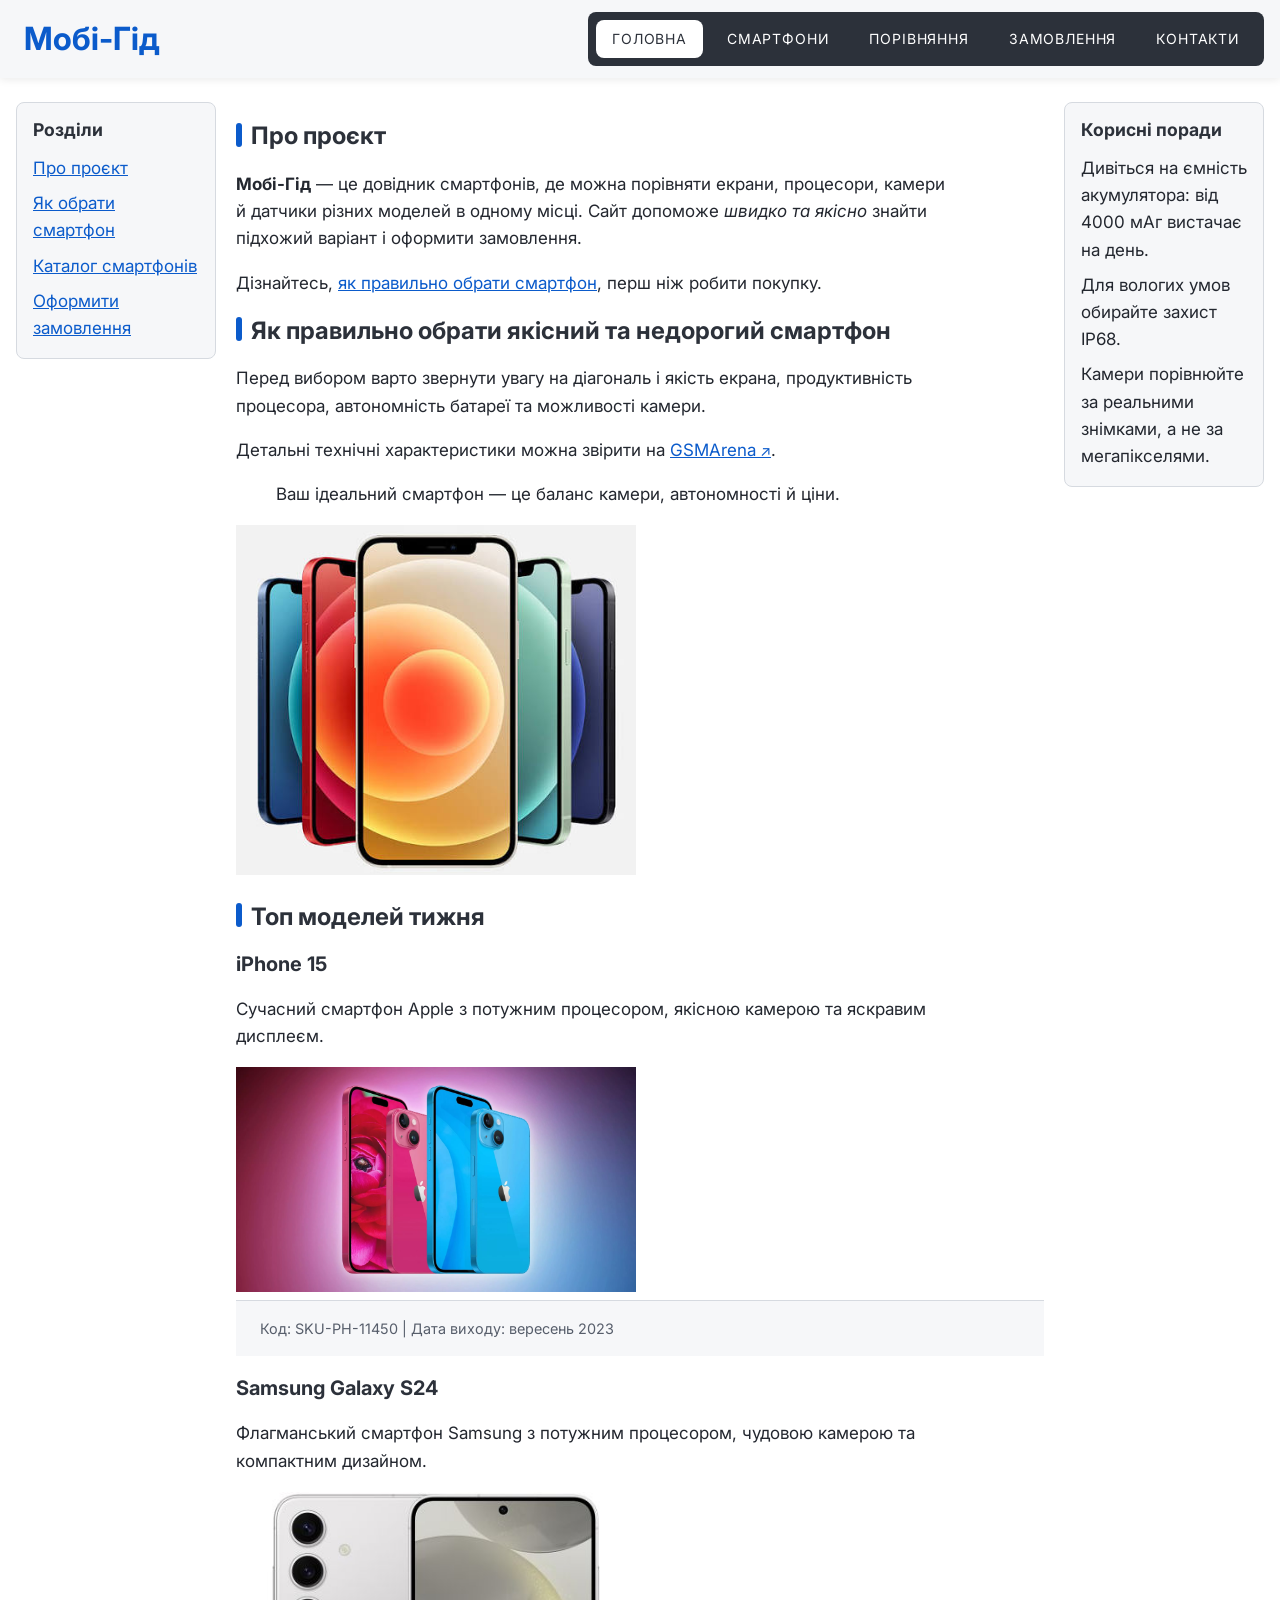
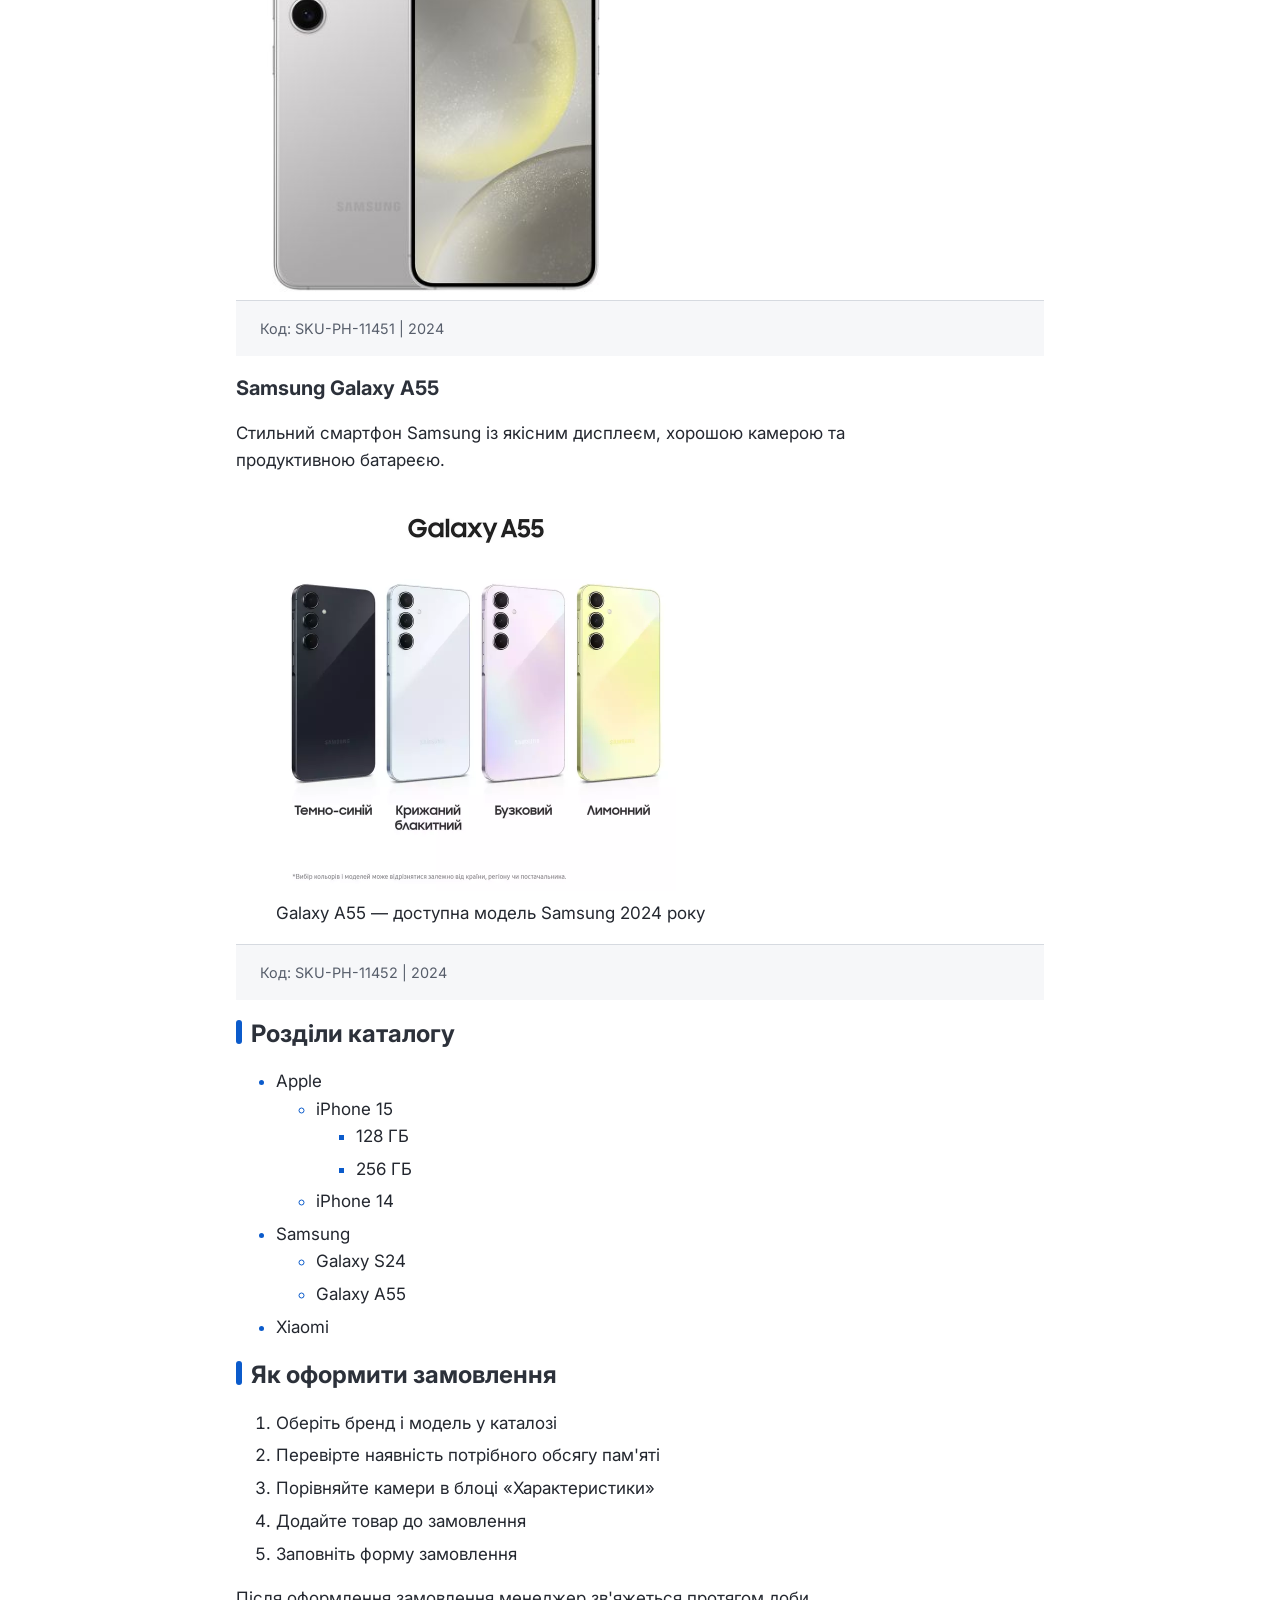
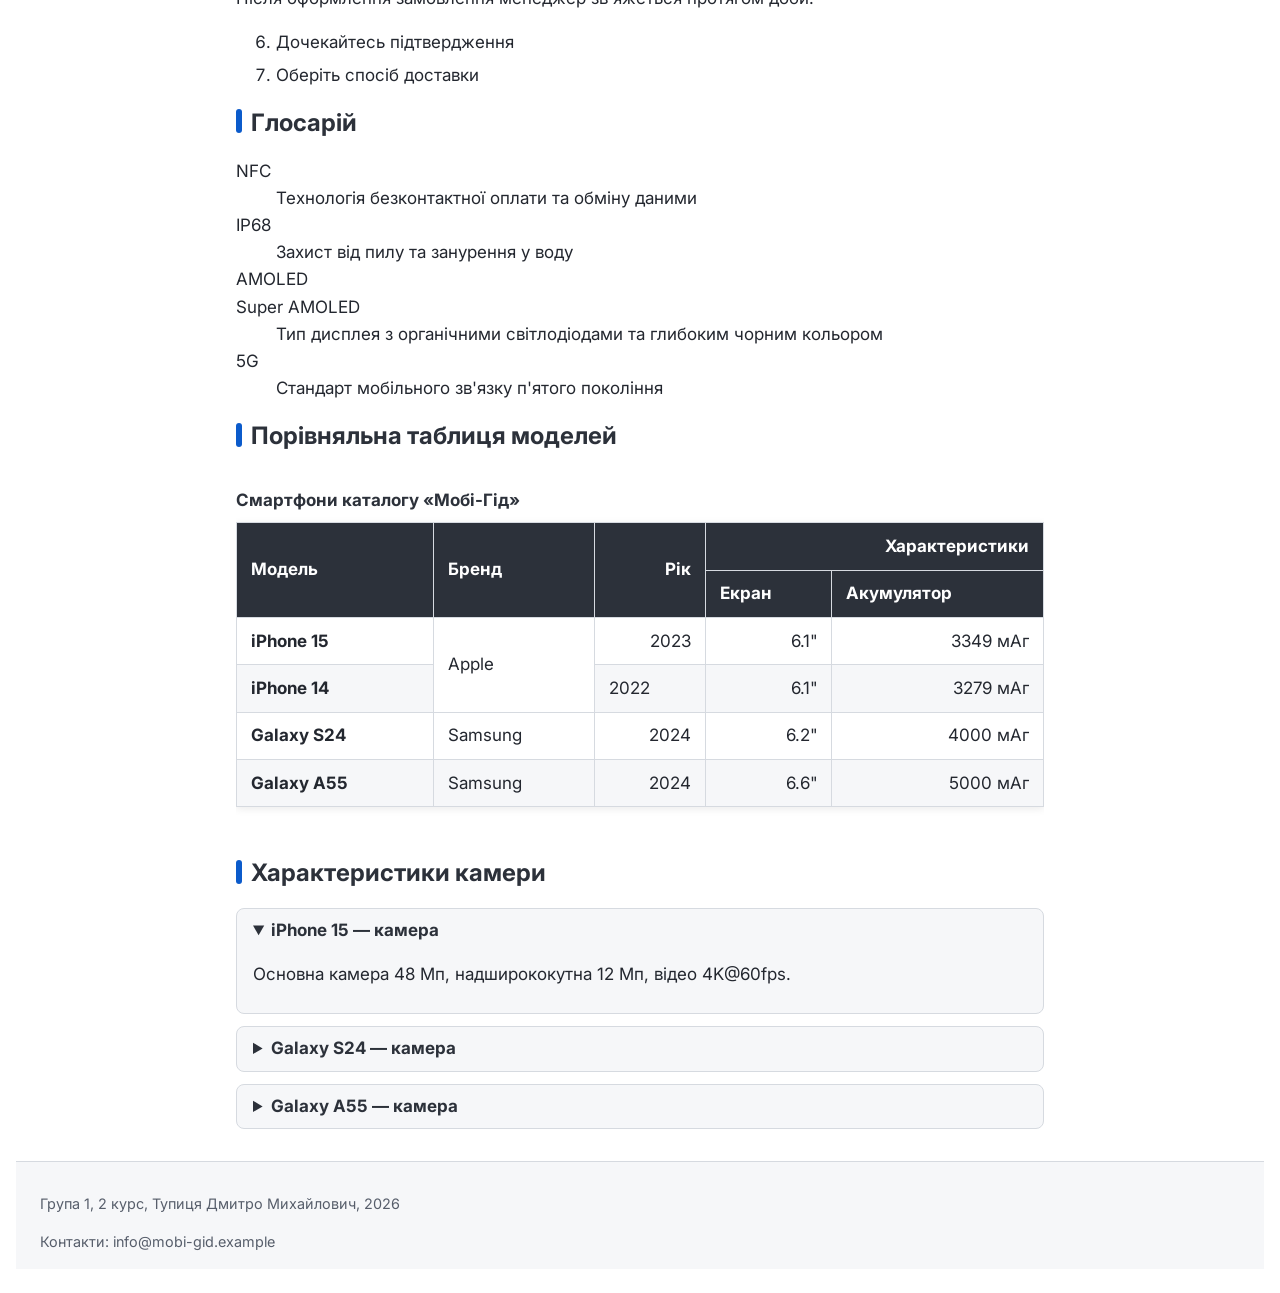
==== commit 85c7b62b: "Гнучкі медіа і базові стилі mobile-first" ====
--- a/index.html
+++ b/index.html
@@ -3,7 +3,7 @@
 
 <head>
     <meta charset="UTF-8">
-    <meta name="viewport" content="width=device-width, initial-scale=1.0">
+    <meta name="viewport" content="width=device-width, initial-scale=1">
     <title>Мобі-Гід — довідник смартфонів</title>
     <link rel="stylesheet" href="css/styles.css">
 </head>
@@ -141,7 +141,8 @@
 
         <section>
             <h2>Порівняльна таблиця моделей</h2>
-            <table>
+            <div class="table-wrap">
+<table>
                 <caption>Смартфони каталогу «Мобі-Гід»</caption>
                 <thead>
                     <tr>
@@ -185,6 +186,7 @@
                     </tr>
                 </tbody>
             </table>
+</div>
         </section>
 
         <section>
@@ -219,4 +221,4 @@
 
 </body>
 
-</html>+</html>
--- a/css/styles.css
+++ b/css/styles.css
@@ -33,7 +33,7 @@
   --max-text: 65ch;
   --max-page: 62rem;
   --gap: 1.25rem;
-  --min-col: 220px;
+  --min-col: 240px;
   --sidebar: 200px;
   --space-sm: 0.5rem;
   --space-lg: 1.5rem;
@@ -44,6 +44,14 @@
 
 /* ---------- Базові стилі та типографіка ---------- */
 *, *::before, *::after { box-sizing: border-box; }
+
+/* max-width: 100% не дає зображенню бути ширшим за свій блок: без нього одна
+   надто широка картинка розтягує сторінку й з'являється горизонтальна прокрутка;
+   height: auto зберігає пропорції, коли ширина стискається. */
+img, video, iframe {
+  max-width: 100%;
+  height: auto;
+}
 
 body {
   margin: 0;
@@ -60,9 +68,9 @@
   font-weight: 700;
   color: var(--color-brand);
 }
-h1 { font-size: 2rem; }
-h2 { font-size: 1.5rem; }
-h3 { font-size: 1.25rem; }
+h1 { font-size: clamp(1.5rem, 1.1rem + 1.8vw, 2rem); }
+h2 { font-size: clamp(1.25rem, 1rem + 1.1vw, 1.5rem); }
+h3 { font-size: clamp(1.1rem, 1rem + 0.6vw, 1.25rem); }
 
 p { max-width: var(--max-text); }
 img { max-width: 100%; height: auto; }
@@ -158,6 +166,10 @@
 .pill + .pill { margin-left: 0.35rem; }
 
 /* ---------- Таблиця каталогу (LR2) ---------- */
+/* Широка таблиця прокручується всередині власного контейнера, а не сторінки */
+.table-wrap { overflow-x: auto; }
+.table-wrap table { min-width: 32rem; }
+
 table {
   width: 100%;
   border-collapse: collapse;
@@ -330,6 +342,13 @@
   opacity: 0.12;
 }
 
+/* ===== Адаптив (mobile-first) =====
+   база              — телефон,  ≤ 767px
+   min-width: 768px  — планшет, 768–1023px
+   min-width: 1024px — десктоп, ≥ 1024px
+   Медіазапити лише через min-width і лежать поруч зі своїм компонентом.
+*/
+
 /* ---------- ЛР5: картки смартфонів ---------- */
 .cards {
   display: grid;
@@ -527,3 +546,41 @@
   gap: var(--space-sm);
   margin: 0;
 }
+
+/* ---------- LR6: притиснутий футер ---------- */
+body {
+  display: flex;
+  flex-direction: column;
+  min-height: 100vh;
+}
+/* Росте сам макет (flex: 1), а не висота через height: 100%: у flex-колонці
+   flex: 1 віддає макету весь вільний простір між шапкою й низом вікна, тоді
+   як height: 100% не знає висоти батька з min-height і нічого не розтягує. */
+.layout { flex: 1; grid-template-rows: 1fr auto; }   /* "nav main side" росте, "foot" по вмісту */
+main { flex: 1; width: 100%; }                        /* на form.html, де .layout немає */
+
+/* ---------- LR6: модальне вікно <dialog> ---------- */
+/* z-index тут не потрібен: showModal() виводить вікно у «верхній шар» браузера
+   (top layer), який малюється над усім документом, а липка шапка з LR5 була
+   звичайним елементом сторінки й мусила обганяти картки за порядком накладання. */
+dialog {
+  width: min(90%, 420px);
+  padding: var(--space-lg);
+  border: none;
+  border-radius: var(--radius);
+  background: var(--color-surface);
+  color: var(--color-text);
+  box-shadow: 0 12px 28px rgb(0 0 0 / 35%);
+}
+dialog::backdrop { background: rgb(0 0 0 / 55%); }
+dialog h2 { margin-top: 0; }
+dialog button {
+  padding: var(--space-sm) var(--space);
+  border: 1px solid var(--color-accent);
+  border-radius: var(--radius);
+  background: var(--color-accent);
+  color: var(--color-on-brand);
+  font-weight: 700;
+}
+/* Поки вікно відкрите, сторінка позаду не прокручується */
+body:has(dialog[open]) { overflow: hidden; }
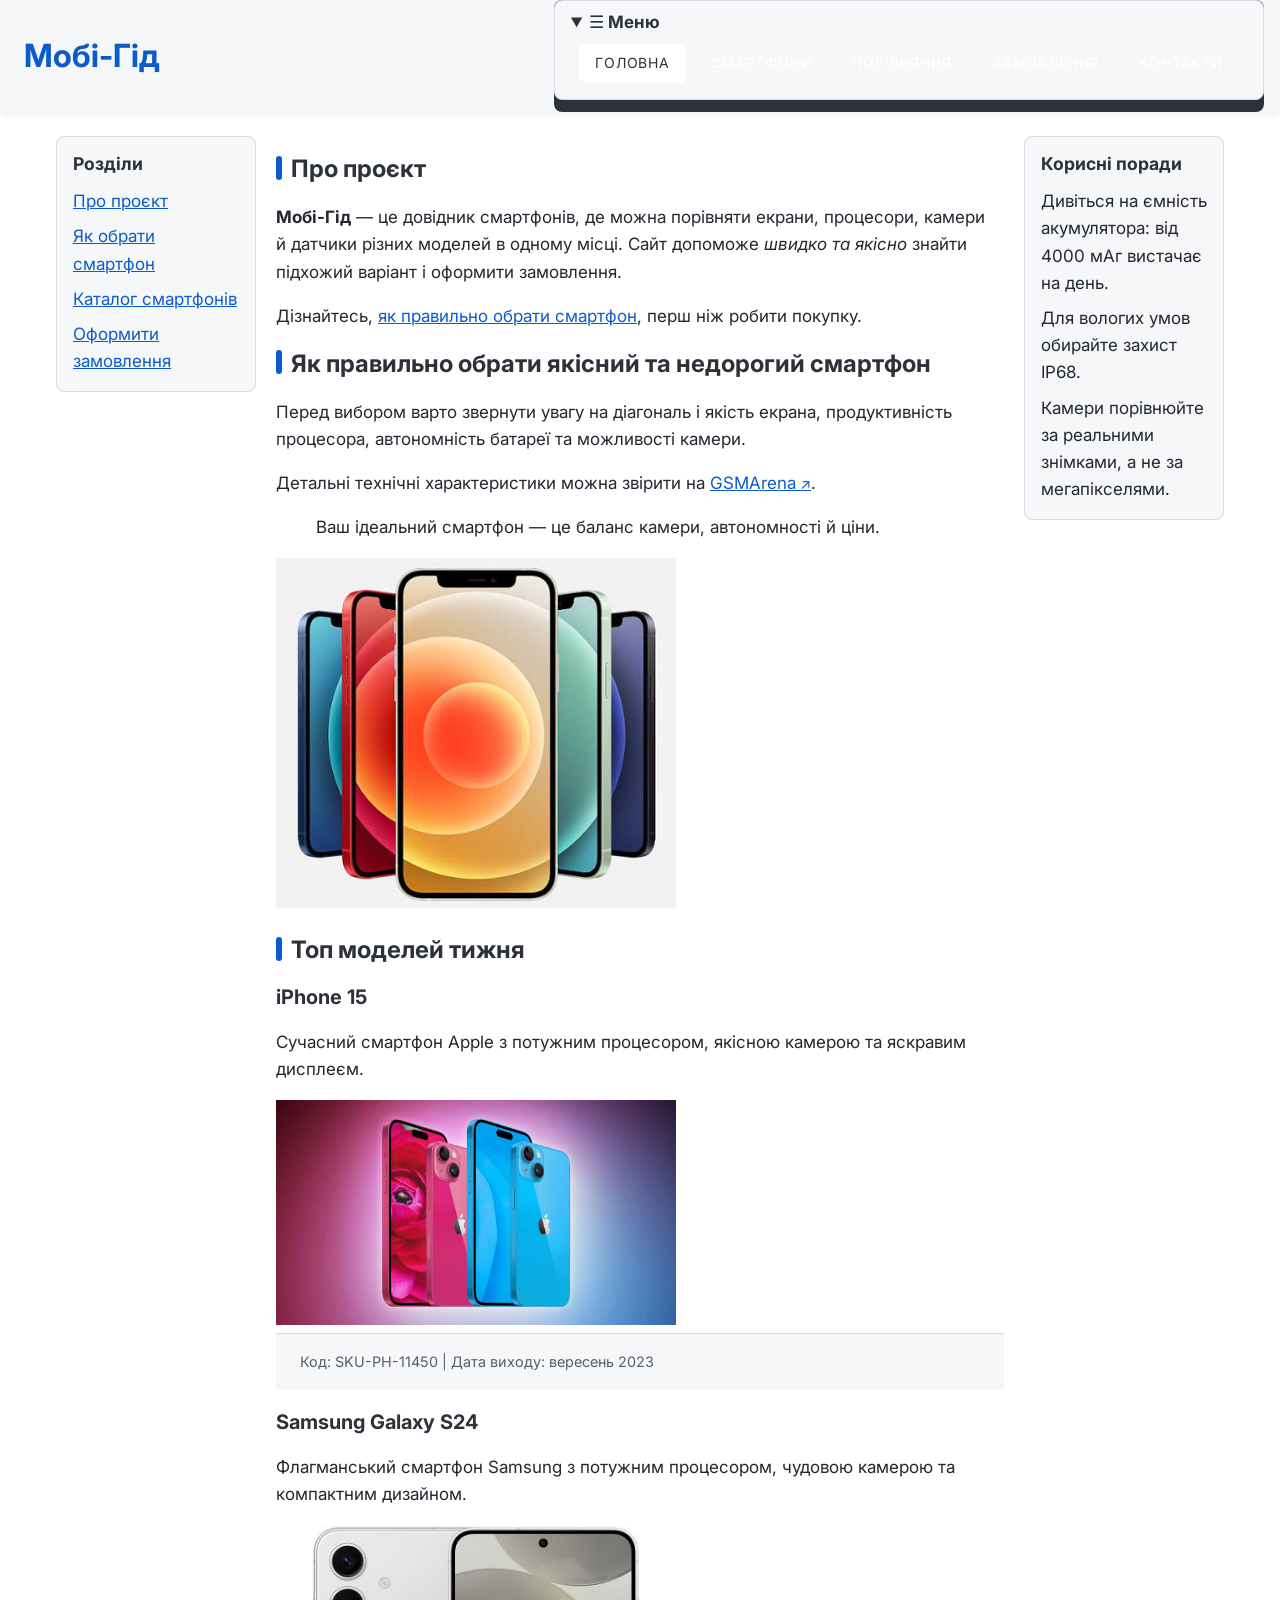
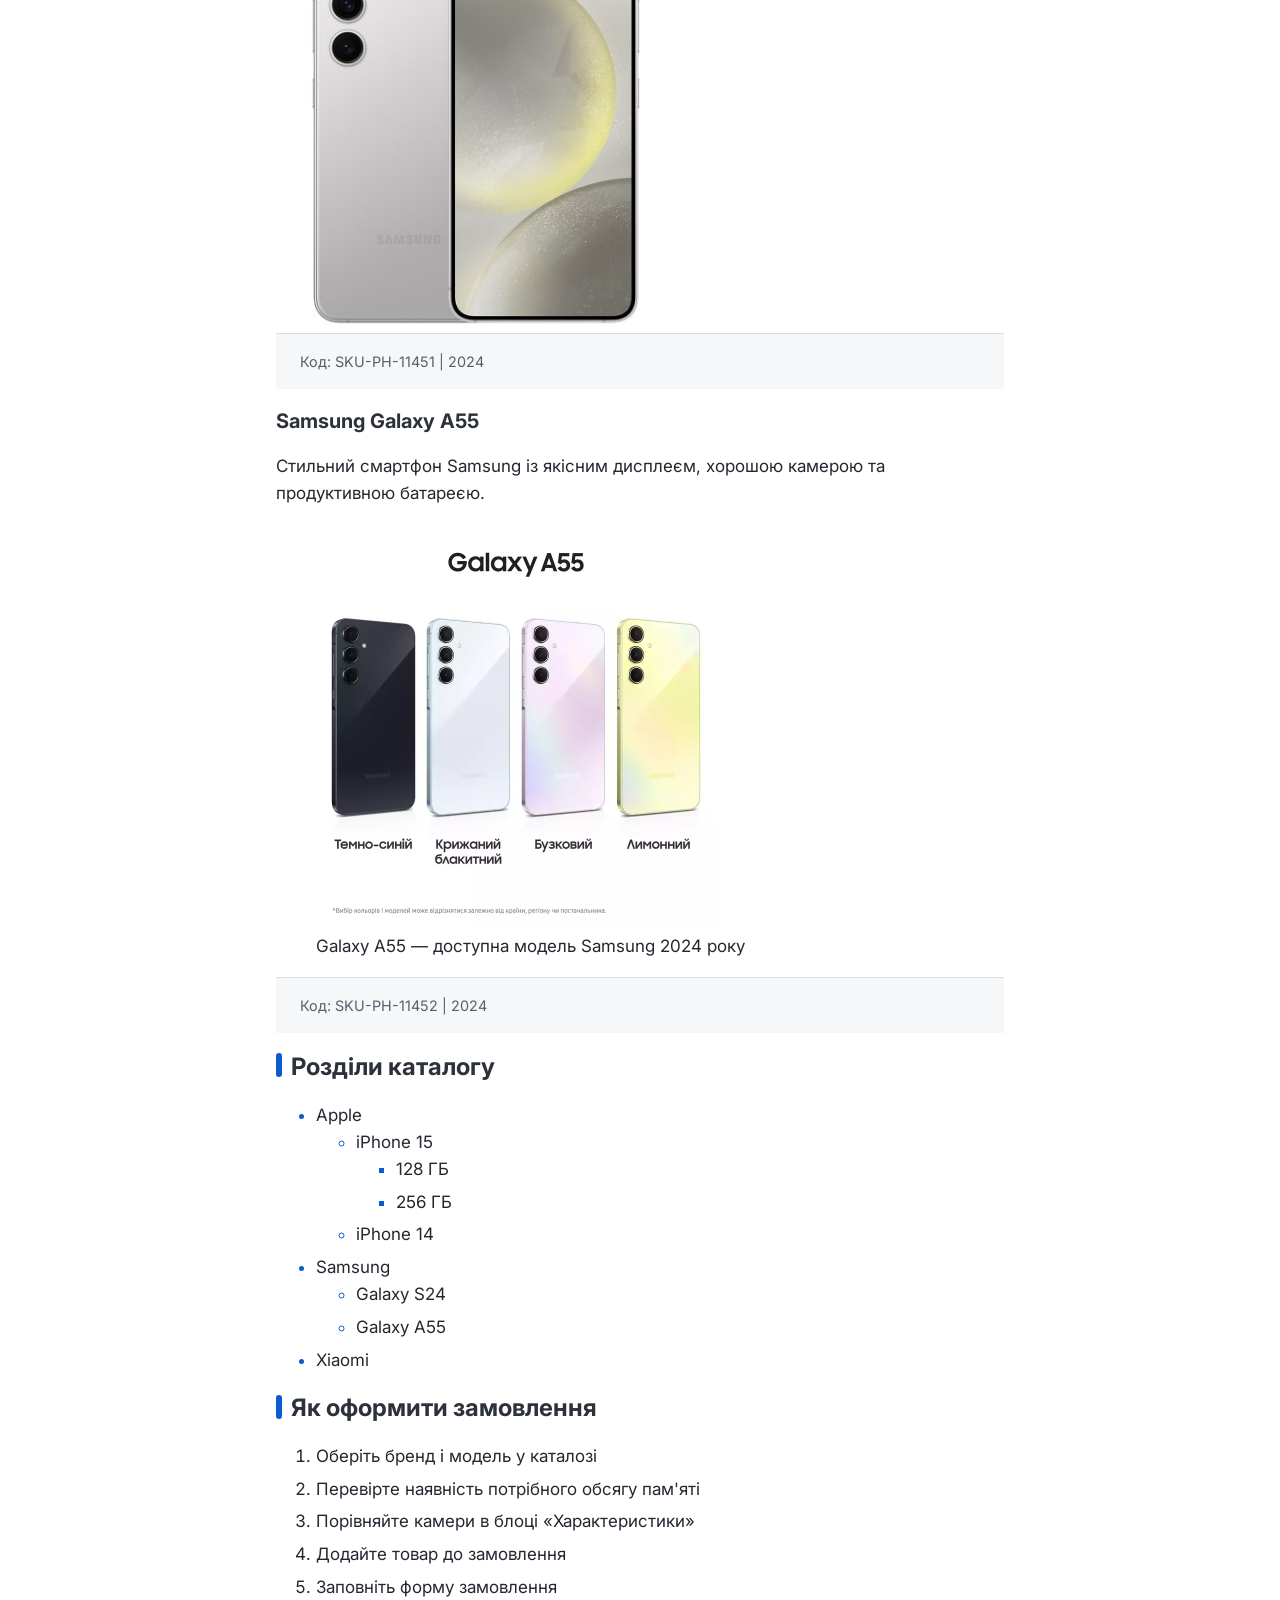
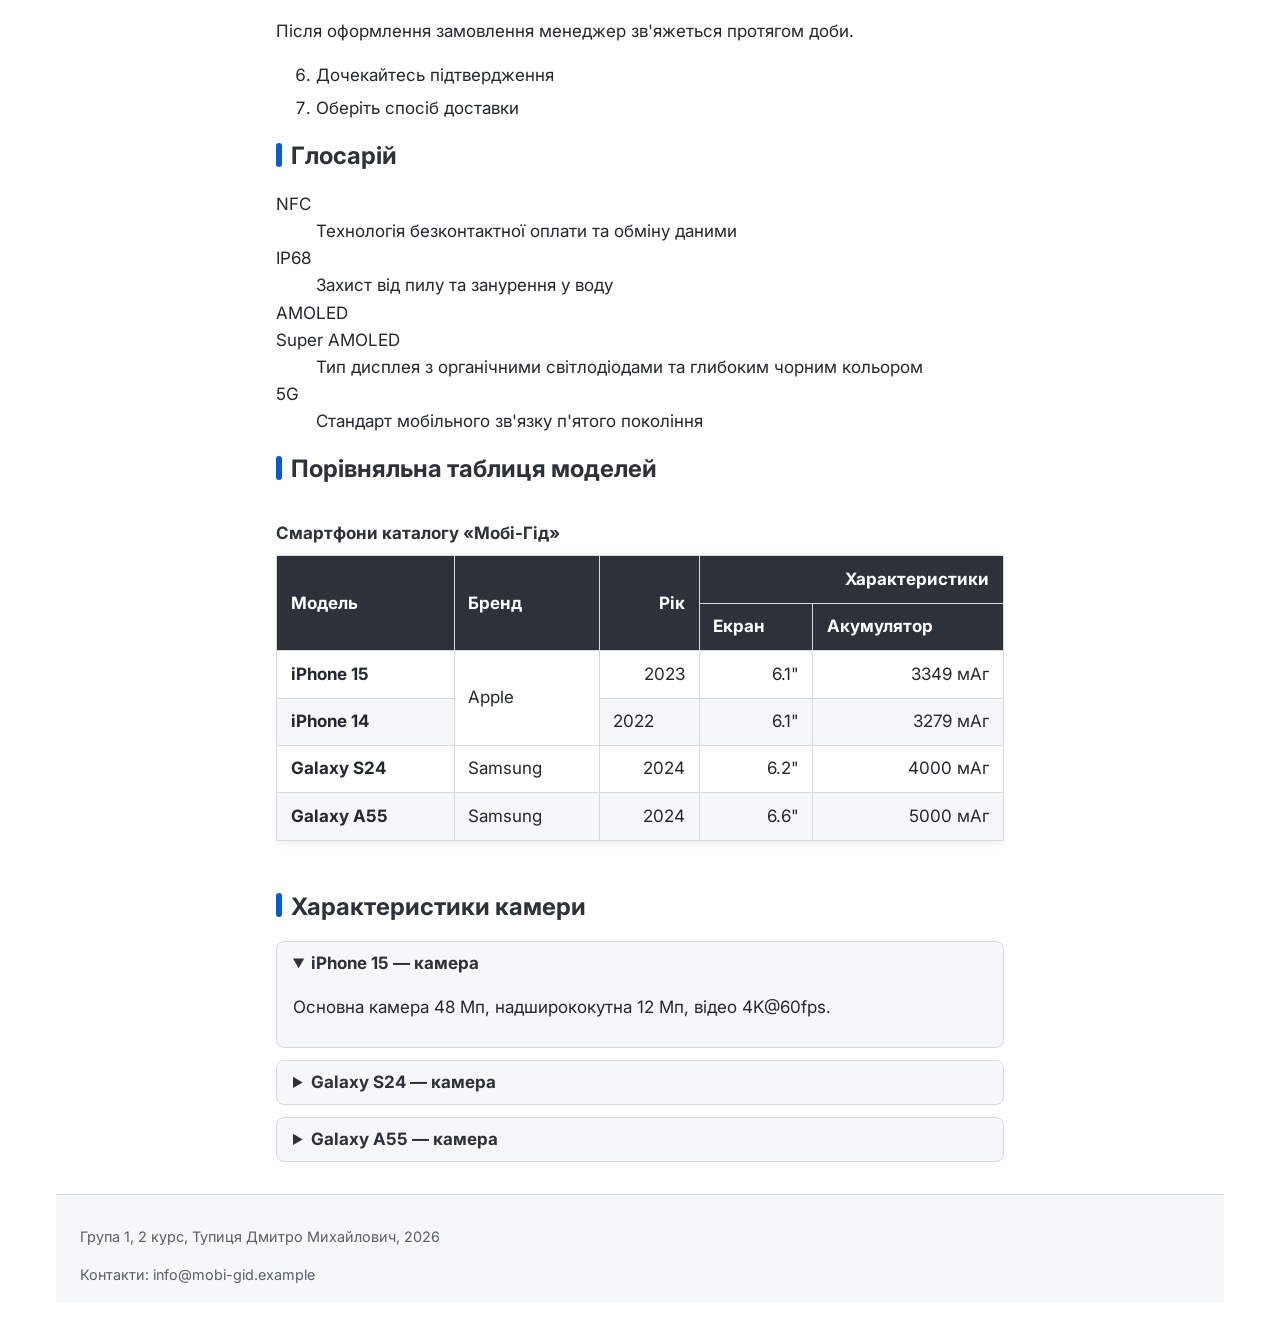
==== commit 4d5cb2d4: "Меню, що складається, і переходи на картках" ====
--- a/index.html
+++ b/index.html
@@ -14,14 +14,17 @@
     <header class="site-header" id="promo">
         <h1>Мобі-Гід</h1>
         <nav aria-label="Головне меню">
-            <ul>
+<details class="nav__details" open>
+<summary class="nav__toggle">☰ Меню</summary>
+<ul class="nav__list">
                 <li><a class="current" href="index.html">Головна</a></li>
                 <li><a href="catalog.html">Смартфони</a></li>
                 <li><a href="#">Порівняння</a></li>
                 <li><a href="#">Замовлення</a></li>
                 <li><a href="#">Контакти</a></li>
             </ul>
-        </nav>
+</details>
+</nav>
     </header>
 
     <!-- Основний вміст -->
--- a/css/styles.css
+++ b/css/styles.css
@@ -357,6 +357,14 @@
   margin: var(--space) 0 calc(var(--space) * 2);
 }
 
+/* Число колонок каталогу міняємо значенням --min-col, а не repeat(N, 1fr) */
+@media (min-width: 768px) {
+  .cards { --min-col: 220px; }
+}
+@media (min-width: 1024px) {
+  .cards { --min-col: 200px; }
+}
+
 /* position: relative — бейдж відраховується від кутів картки;
    overflow: hidden — фото обрізається по заокруглених кутах. */
 .card {
@@ -499,15 +507,20 @@
 /* Поточна сторінка: стоїть після :hover, щоб виграти за порядком */
 .site-header nav a.current { background: var(--color-bg); color: var(--color-brand); }
 
-/* ---------- LR6: макет сторінки через grid-template-areas ---------- */
+/* ---------- Макет сторінки: mobile-first ---------- */
+/* База — телефон: одна колонка, порядок зон nav → main → side → foot.
+   <header> лишається за межами .layout, щоб шапка могла бути липкою. */
 .layout {
   display: grid;
-  grid-template-columns: var(--sidebar) 1fr var(--sidebar);
+  grid-template-columns: 1fr;
   grid-template-areas:
-    "nav  main side"
-    "foot foot foot";
+    "nav"
+    "main"
+    "side"
+    "foot";
+  grid-template-rows: auto 1fr auto auto;   /* росте main, тому футер унизу */
   gap: var(--gap);
-  width: min(100%, 1500px);
+  width: min(100%, 1200px);
   margin: 0 auto;
   padding: var(--space-lg) var(--space);
 }
@@ -516,10 +529,10 @@
 .layout__aside  { grid-area: side; }
 .layout__footer { grid-area: foot; }
 
-/* Дозволяє колонці 1fr стискатися, коли всередині широкий вміст (таблиця) */
+/* Дозволяє колонці 1fr стискатися, коли всередині широкий вміст */
 .layout > * { min-width: 0; }
 
-/* Глобальні відступи main із LR4–LR5 у макеті не потрібні: ними керує сітка */
+/* Глобальні відступи main у макеті не потрібні: ними керує сітка */
 .layout__main { max-width: none; margin: 0; padding: 0; }
 
 .layout__nav,
@@ -547,6 +560,31 @@
   margin: 0;
 }
 
+/* Планшет: дві колонки, рубрики горизонтальним рядом над ними */
+@media (min-width: 768px) {
+  .layout {
+    grid-template-columns: 2fr 1fr;
+    grid-template-areas:
+      "nav  nav"
+      "main side"
+      "foot foot";
+    grid-template-rows: auto 1fr auto;
+  }
+  .layout__nav ul { flex-direction: row; flex-wrap: wrap; }
+}
+
+/* Десктоп: рівно та схема, що була в ЛР6 */
+@media (min-width: 1024px) {
+  .layout {
+    grid-template-columns: var(--sidebar) 1fr var(--sidebar);
+    grid-template-areas:
+      "nav  main side"
+      "foot foot foot";
+    grid-template-rows: 1fr auto;
+  }
+  .layout__nav ul { flex-direction: column; }
+}
+
 /* ---------- LR6: притиснутий футер ---------- */
 body {
   display: flex;
@@ -556,7 +594,7 @@
 /* Росте сам макет (flex: 1), а не висота через height: 100%: у flex-колонці
    flex: 1 віддає макету весь вільний простір між шапкою й низом вікна, тоді
    як height: 100% не знає висоти батька з min-height і нічого не розтягує. */
-.layout { flex: 1; grid-template-rows: 1fr auto; }   /* "nav main side" росте, "foot" по вмісту */
+.layout { flex: 1; }   /* рядки сітки задано в блоці макета, по брейкпоінтах */
 main { flex: 1; width: 100%; }                        /* на form.html, де .layout немає */
 
 /* ---------- LR6: модальне вікно <dialog> ---------- */
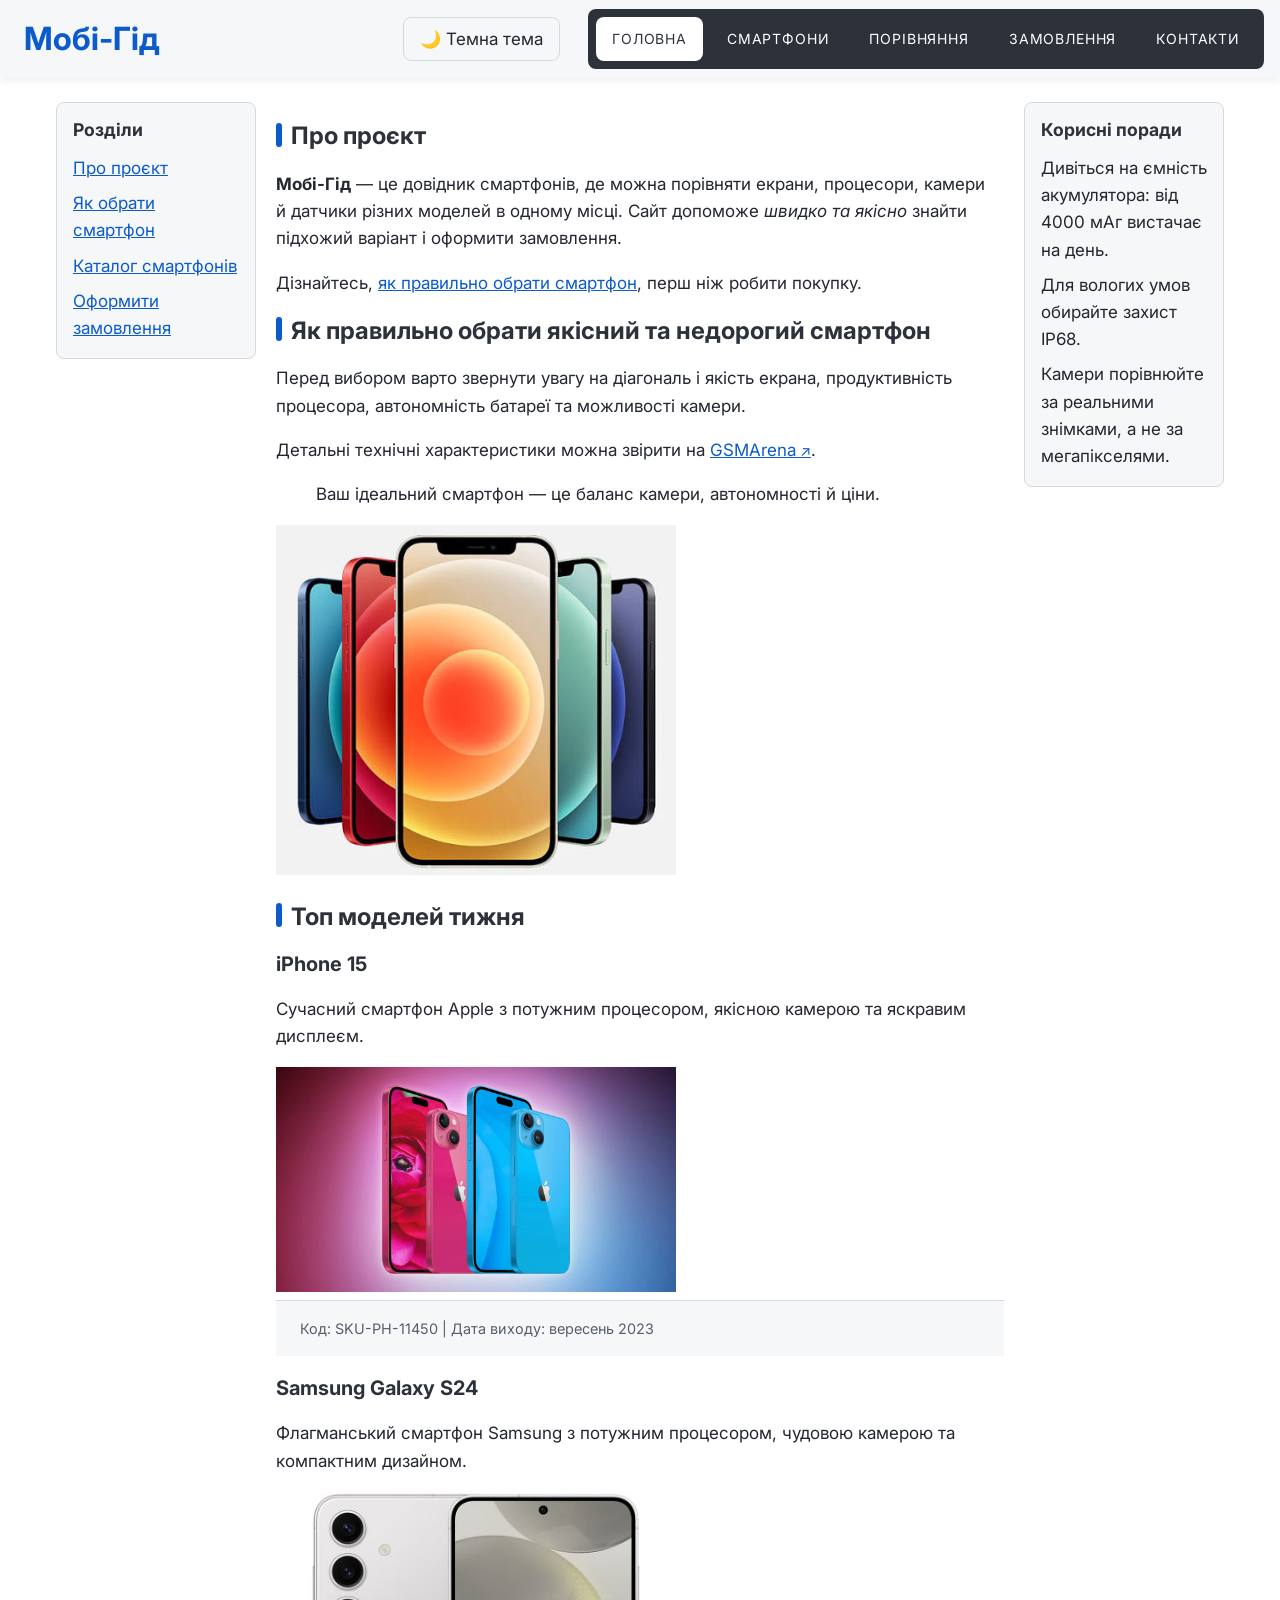
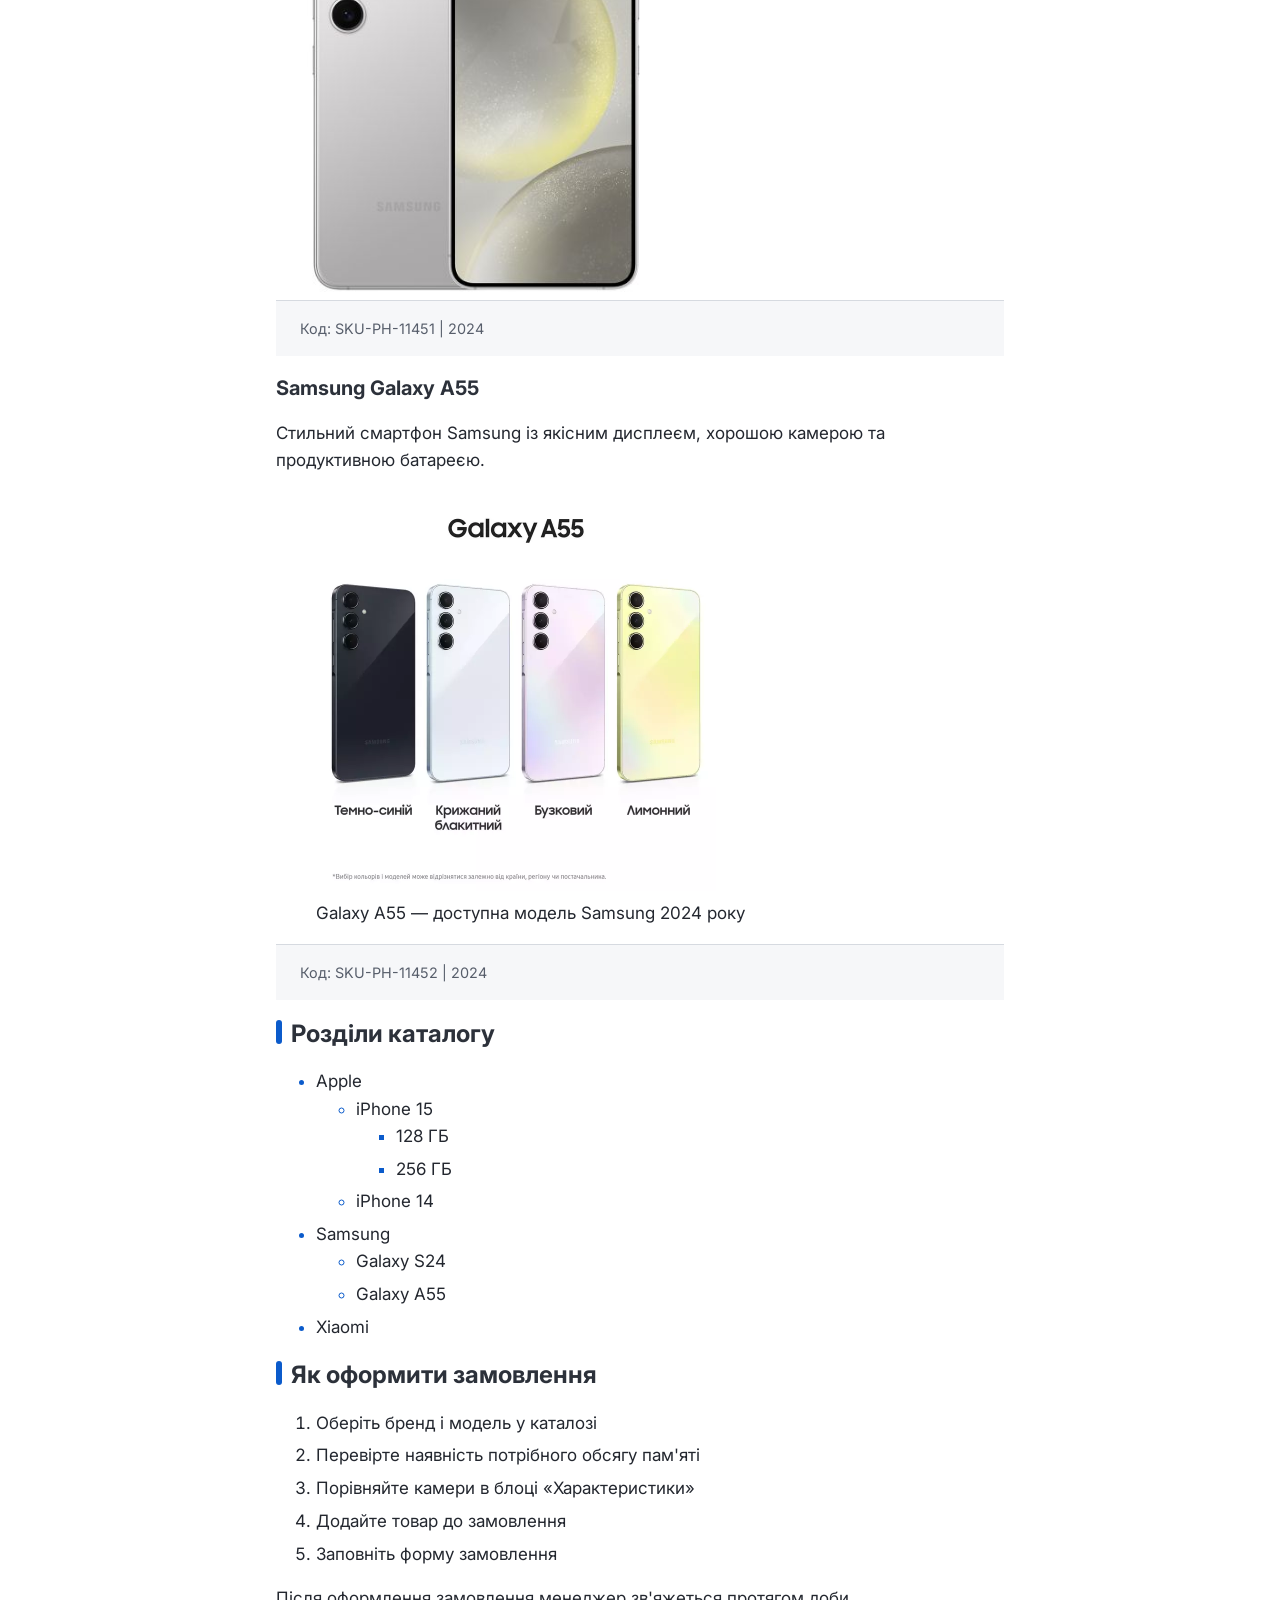
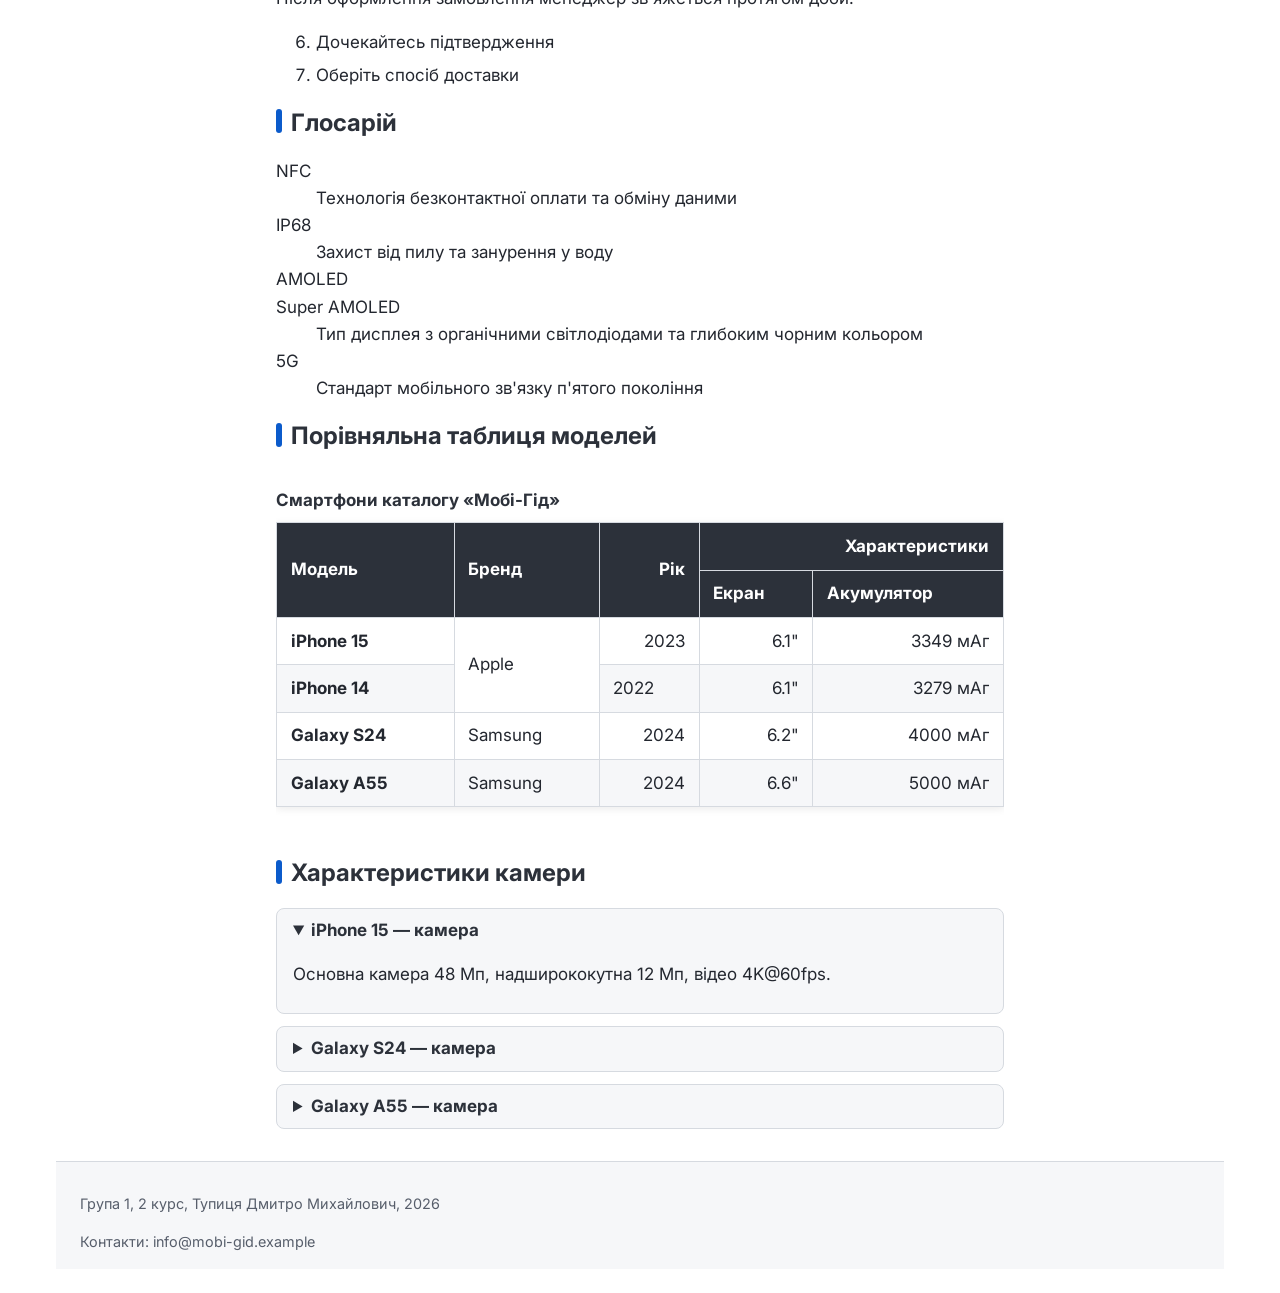
==== commit 7b85f3b3: "LR9: burger menu with aria-expanded, theme toggle" ====
--- a/index.html
+++ b/index.html
@@ -6,6 +6,7 @@
     <meta name="viewport" content="width=device-width, initial-scale=1">
     <title>Мобі-Гід — довідник смартфонів</title>
     <link rel="stylesheet" href="css/styles.css">
+  <script src="js/app.js" defer></script>
 </head>
 
 <body>
@@ -13,17 +14,16 @@
     <!-- Шапка сторінки -->
     <header class="site-header" id="promo">
         <h1>Мобі-Гід</h1>
-        <nav aria-label="Головне меню">
-<details class="nav__details" open>
-<summary class="nav__toggle">☰ Меню</summary>
+        <button id="theme" class="theme-toggle" type="button" aria-pressed="false">🌙 Темна тема</button>
+<button id="burger" class="burger" type="button" aria-expanded="false" aria-controls="menu">☰</button>
+<nav id="menu" class="menu" aria-label="Головне меню">
 <ul class="nav__list">
                 <li><a class="current" href="index.html">Головна</a></li>
                 <li><a href="catalog.html">Смартфони</a></li>
                 <li><a href="#">Порівняння</a></li>
-                <li><a href="#">Замовлення</a></li>
+                <li><a href="form.html">Замовлення</a></li>
                 <li><a href="#">Контакти</a></li>
             </ul>
-</details>
 </nav>
     </header>
 
@@ -222,6 +222,7 @@
 </footer>
 </div>
 
+<div id="toast" class="toast" hidden></div>
 </body>
 
 </html>
--- a/css/styles.css
+++ b/css/styles.css
@@ -470,8 +470,9 @@
   border-color: var(--color-muted);
 }
 
-/* ---------- LR6: шапка й меню на Flexbox ---------- */
-/* Назва сайту ліворуч, меню праворуч: їх розсуває justify-content: space-between */
+/* ---------- Шапка й меню: mobile-first ---------- */
+/* База — телефон: назва сайту, кнопка теми й кнопка-бургер; саме меню приховане, доки
+   JavaScript (функція setMenu) не додасть йому клас .open. На телефоні шапка не липка. */
 .site-header {
   display: flex;
   flex-wrap: wrap;
@@ -479,22 +480,53 @@
   justify-content: space-between;
   gap: var(--gap);
 }
+.theme-toggle,
+.burger {
+  min-height: 2.75rem;
+  padding: 0 var(--space);
+  border: 1px solid var(--color-border);
+  border-radius: var(--radius);
+  background: var(--color-surface);
+  color: var(--color-text);
+  font: inherit;
+  cursor: pointer;
+}
+.theme-toggle { margin-left: auto; }
+.burger {
+  margin-right: var(--space);
+  border-color: var(--color-accent);
+  background: var(--color-accent);
+  color: var(--color-on-brand);
+  font-size: 1.25rem;
+}
+.theme-toggle:hover { background: var(--color-pill-bg); }
+.burger:hover { border-color: var(--color-brand); background: var(--color-brand); }
+.theme-toggle:focus-visible,
+.burger:focus-visible { outline: 3px solid var(--color-accent); outline-offset: 2px; }
+
 .site-header nav {
-  margin-right: var(--space);
+  flex: 1 1 100%;
+  margin: 0 var(--space) var(--space);
   background: var(--color-brand);
   border-radius: var(--radius);
 }
-.site-header nav ul {
+.menu { display: none; }
+.menu.open { display: flex; }
+.site-header .nav__list {
   display: flex;
+  flex: 1;
+  flex-direction: column;
   gap: var(--space-sm);
   margin: 0;
   padding: var(--space-sm);
   list-style: none;
 }
-/* letter-spacing задано тільки тут — де текст у верхньому регістрі */
+/* Пункти на всю ширину, заввишки не менше 44px (2.75rem): мінімум для пальця */
 .site-header nav a {
-  display: block;
-  padding: var(--space-sm) var(--space);
+  display: flex;
+  align-items: center;
+  min-height: 2.75rem;
+  padding: 0 var(--space);
   border-radius: var(--radius);
   text-transform: uppercase;
   letter-spacing: 0.06em;
@@ -506,6 +538,20 @@
 .site-header nav a:focus-visible { outline-color: var(--color-on-brand); }
 /* Поточна сторінка: стоїть після :hover, щоб виграти за порядком */
 .site-header nav a.current { background: var(--color-bg); color: var(--color-brand); }
+
+/* Планшет і далі: бургер зникає, меню видно завжди горизонтальним рядом, шапка липка */
+@media (min-width: 768px) {
+  .site-header {
+    position: sticky;
+    top: 0;
+    z-index: 100;
+    box-shadow: var(--shadow, 0 2px 8px rgb(0 0 0 / 10%));
+  }
+  .burger { display: none; }
+  .site-header nav { flex: 0 1 auto; margin: 0 var(--space) 0 0; }
+  .menu { display: flex; }
+  .site-header .nav__list { flex: 0 1 auto; flex-direction: row; flex-wrap: wrap; }
+}
 
 /* ---------- Макет сторінки: mobile-first ---------- */
 /* База — телефон: одна колонка, порядок зон nav → main → side → foot.
@@ -622,3 +668,213 @@
 }
 /* Поки вікно відкрите, сторінка позаду не прокручується */
 body:has(dialog[open]) { overflow: hidden; }
+
+/* ---------- LR7: анімація появи модалки ---------- */
+@keyframes fade {
+  from { opacity: 0; }
+  to   { opacity: 1; }
+}
+@keyframes pop {
+  from { opacity: 0; transform: translateY(24px) scale(0.96); }
+  to   { opacity: 1; transform: translateY(0) scale(1); }
+}
+/* both = backwards + forwards: до старту блок стоїть у першому кадрі, а після
+   завершення лишається в останньому. Без нього за наявності затримки блок на мить
+   показався б у звичайному вигляді, а після кінця стрибком повернувся б до стилів
+   поза анімацією. Тло з'являється швидше (200ms), саме вікно «доганяє» (280ms). */
+dialog[open] { animation: pop 280ms ease-out both; }
+dialog[open]::backdrop { animation: fade 200ms ease-out both; }
+
+/* ---------- LR7: індикатор завантаження (заготовка для LR10) ---------- */
+.loader {
+  display: flex;
+  align-items: center;
+  gap: var(--space-sm);
+  margin: var(--space) 0;
+}
+.loader p { margin: 0; }
+/* display: flex перебиває UA-правило [hidden], тому приховування повертаємо явно */
+.loader[hidden] { display: none; }
+
+.spinner {
+  flex-shrink: 0;
+  width: 48px;
+  height: 48px;
+  border: 6px solid var(--color-surface);
+  border-top-color: var(--color-accent);
+  border-radius: 50%;
+  /* linear дає сталу швидкість обертання; з ease коло розганялося б і гальмувало
+     в кожному обороті, тож спінер виглядав би таким, що смикається й підвисає. */
+  animation: spin 900ms linear infinite;
+}
+@keyframes spin {
+  to { transform: rotate(360deg); }
+}
+
+/* ---------- LR7: повага до prefers-reduced-motion ---------- */
+@media (prefers-reduced-motion: reduce) {
+  *, *::before, *::after {
+    animation-duration: 0.01ms !important;
+    animation-iteration-count: 1 !important;
+    transition-duration: 0.01ms !important;
+    scroll-behavior: auto !important;
+  }
+}
+/* Тонше правило: замість руху лишаємо безпечний відгук — зміну кольору */
+@media (prefers-reduced-motion: reduce) {
+  .card:hover,
+  .card:focus-within {
+    transform: none;
+    background: var(--color-surface);
+  }
+  .card:hover .card__img,
+  .card:focus-within .card__img { transform: none; }
+}
+
+/* ---------- LR8: блок «Демонстрація роботи» ---------- */
+/* white-space: pre-line зберігає символи нового рядка (\n) із тексту й переносить
+   довгі рядки за шириною, а без нього браузер трактував би \n як звичайний пробіл
+   і всі рядки результату склеїлися б в один абзац. */
+.js-out {
+  max-width: none;
+  white-space: pre-line;
+  overflow-wrap: anywhere;
+  font-family: ui-monospace, monospace;
+  background: var(--color-surface);
+  padding: var(--space);
+  border-radius: var(--radius);
+  line-height: 1.7;
+}
+
+/* ---------- LR9: модифікатор бейджа (стан «старша модель») ---------- */
+.badge--old { background: var(--color-muted); }
+
+/* ---------- LR9: панель пошуку й фільтрів ---------- */
+.controls {
+  display: flex;
+  flex-wrap: wrap;
+  align-items: center;
+  gap: var(--space-sm);
+  margin-bottom: var(--space);
+}
+.controls label { margin: 0; }
+.controls input[type="search"],
+.controls select {
+  padding: var(--space-sm) var(--space);
+  border: 1px solid var(--color-muted);
+  border-radius: var(--radius);
+  background: var(--color-bg);
+  color: var(--color-text);
+  font: inherit;
+}
+.empty {
+  padding: var(--space);
+  background: var(--color-surface);
+  border-radius: var(--radius);
+}
+.empty[hidden] { display: none; }
+
+/* ---------- LR9: помилки форми, квитанція, тост ---------- */
+.error {
+  display: block;
+  color: var(--color-invalid);
+  font-size: 0.875rem;
+}
+.error:empty { display: none; }
+
+/* Клас .invalid ставить JavaScript; правила стоять після базових полів форми й перемагають їх за порядком */
+form input.invalid,
+form select.invalid,
+form textarea.invalid {
+  border-color: var(--color-invalid);
+  background: var(--color-invalid-bg);
+}
+form input[type="radio"].invalid,
+form input[type="checkbox"].invalid { outline: 2px solid var(--color-invalid); }
+
+.receipt {
+  margin-top: var(--space-lg);
+  padding: var(--space);
+  background: var(--color-valid-bg);
+  border: 1px solid var(--color-valid);
+  border-radius: var(--radius);
+}
+.receipt p { margin: 0 0 var(--space-sm); }
+
+.toast {
+  position: fixed;
+  right: var(--space);
+  bottom: var(--space);
+  z-index: 200;
+  max-width: min(90%, 22rem);
+  padding: var(--space-sm) var(--space);
+  background: var(--color-brand);
+  color: var(--color-on-brand);
+  border-radius: var(--radius);
+  box-shadow: var(--shadow, 0 2px 8px rgb(0 0 0 / 10%));
+  animation: fade 200ms ease-out both;
+}
+.toast[hidden] { display: none; }
+
+/* ---------- LR9: темна тема ---------- */
+/* Перевизначаються лише значення змінних палітри. У темній темі brand стає світлим, а on-brand темним:
+   так заголовки лишаються читабельними, а меню, кнопки й бейджі зберігають контраст. */
+@media (prefers-color-scheme: dark) {
+  :root {
+    color-scheme: dark;
+    --color-brand: hsl(220 20% 88%);
+    --color-accent: hsl(215 90% 66%);
+    --color-bg: hsl(220 14% 10%);
+    --color-surface: hsl(220 14% 15%);
+    --color-text: hsl(220 14% 90%);
+    --color-muted: hsl(220 10% 70%);
+    --color-on-brand: hsl(220 14% 10%);
+    --color-border: hsl(220 12% 28%);
+    --color-pill-bg: hsl(215 40% 22%);
+    --color-valid: hsl(145 55% 60%);
+    --color-valid-bg: hsl(145 30% 17%);
+    --color-invalid: hsl(0 85% 72%);
+    --color-invalid-bg: hsl(0 40% 20%);
+    --color-banner-from: hsl(215 90% 66%);
+    --color-banner-to: hsl(215 70% 82%);
+  }
+}
+
+/* Класи-перебивачі на <html> мають вищу специфічність, ніж :root у медіазапиті, тому
+   виграють незалежно від системної схеми: користувач може вибрати будь-яку тему сам. */
+:root.dark-theme {
+  color-scheme: dark;
+  --color-brand: hsl(220 20% 88%);
+  --color-accent: hsl(215 90% 66%);
+  --color-bg: hsl(220 14% 10%);
+  --color-surface: hsl(220 14% 15%);
+  --color-text: hsl(220 14% 90%);
+  --color-muted: hsl(220 10% 70%);
+  --color-on-brand: hsl(220 14% 10%);
+  --color-border: hsl(220 12% 28%);
+  --color-pill-bg: hsl(215 40% 22%);
+  --color-valid: hsl(145 55% 60%);
+  --color-valid-bg: hsl(145 30% 17%);
+  --color-invalid: hsl(0 85% 72%);
+  --color-invalid-bg: hsl(0 40% 20%);
+  --color-banner-from: hsl(215 90% 66%);
+  --color-banner-to: hsl(215 70% 82%);
+}
+:root.light-theme {
+  color-scheme: light;
+  --color-brand: hsl(220 14% 20%);
+  --color-accent: hsl(215 90% 42%);
+  --color-bg: hsl(0 0% 100%);
+  --color-surface: hsl(215 20% 97%);
+  --color-text: hsl(220 14% 16%);
+  --color-muted: hsl(220 10% 38%);
+  --color-on-brand: hsl(0 0% 100%);
+  --color-border: hsl(215 14% 86%);
+  --color-pill-bg: hsl(215 80% 95%);
+  --color-valid: hsl(145 55% 32%);
+  --color-valid-bg: hsl(145 45% 95%);
+  --color-invalid: hsl(0 65% 42%);
+  --color-invalid-bg: hsl(0 80% 96%);
+  --color-banner-from: hsl(215 90% 42%);
+  --color-banner-to: hsl(220 14% 20%);
+}
